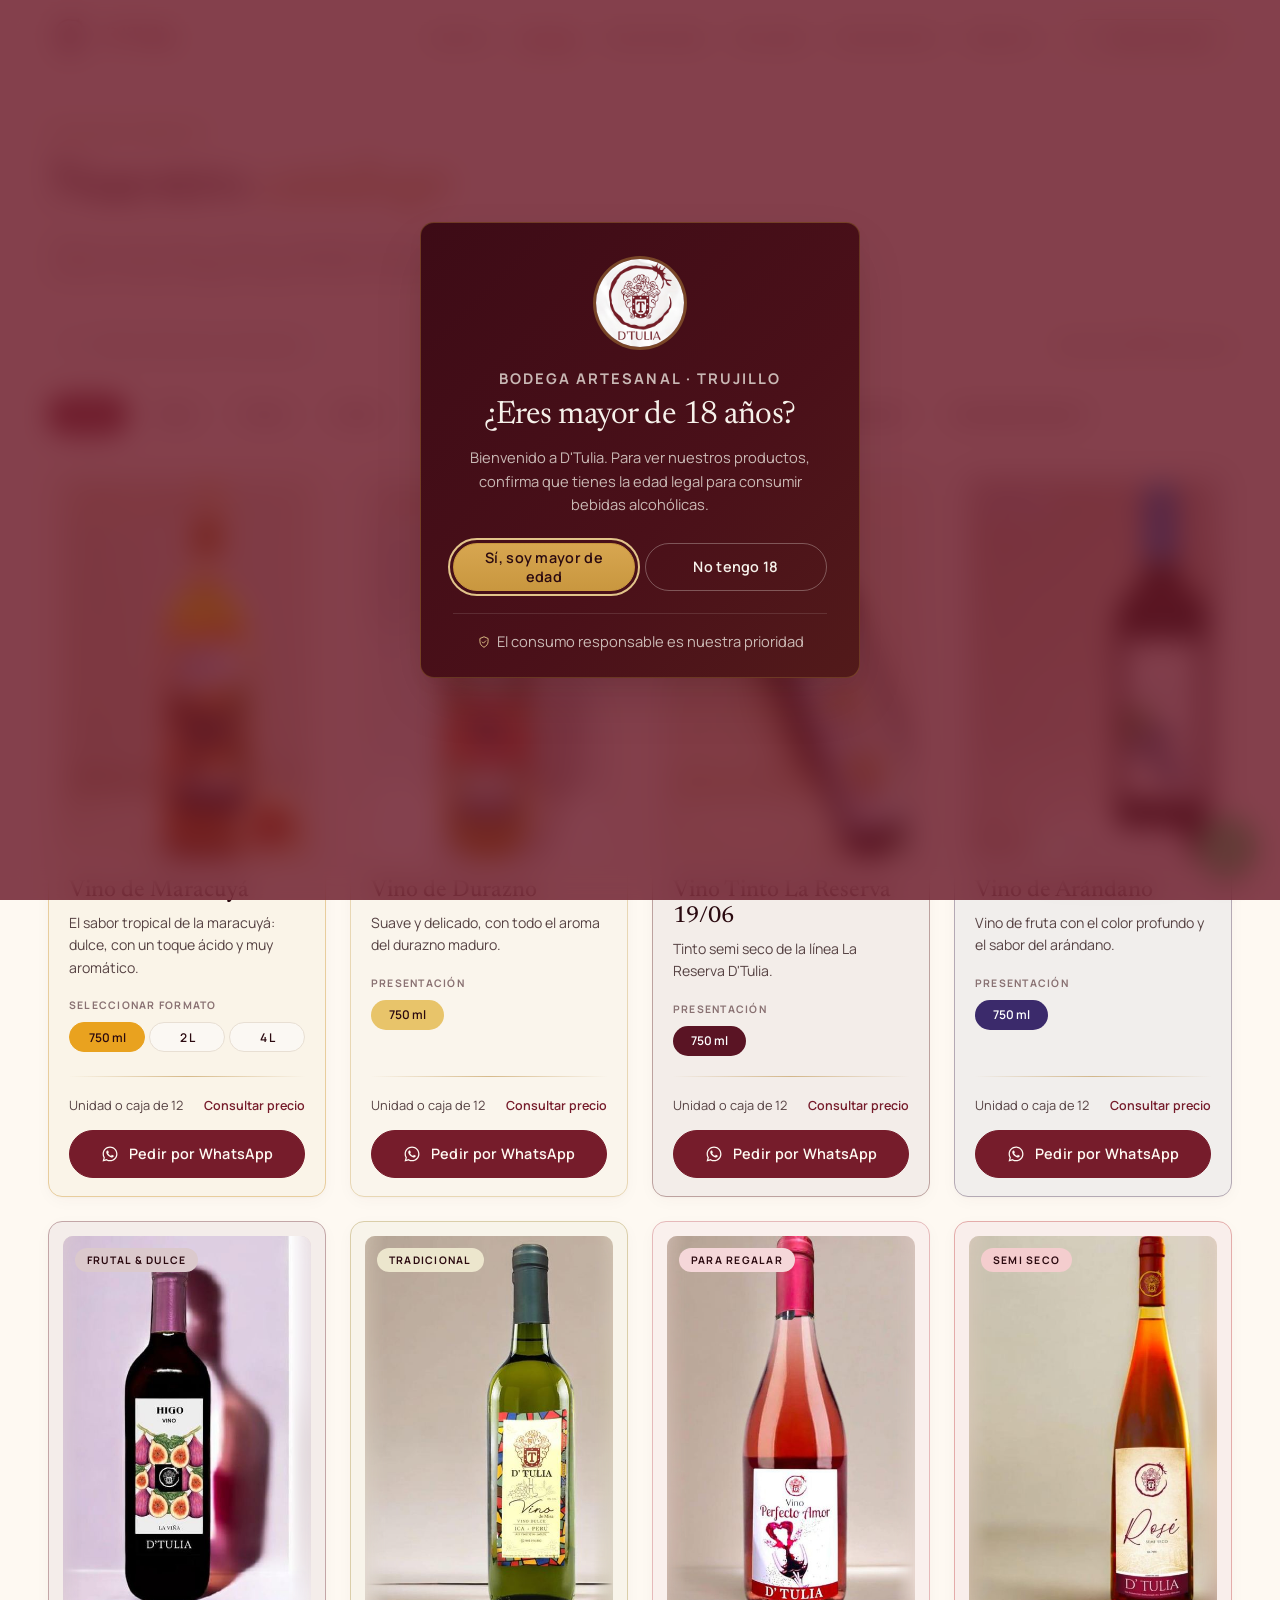
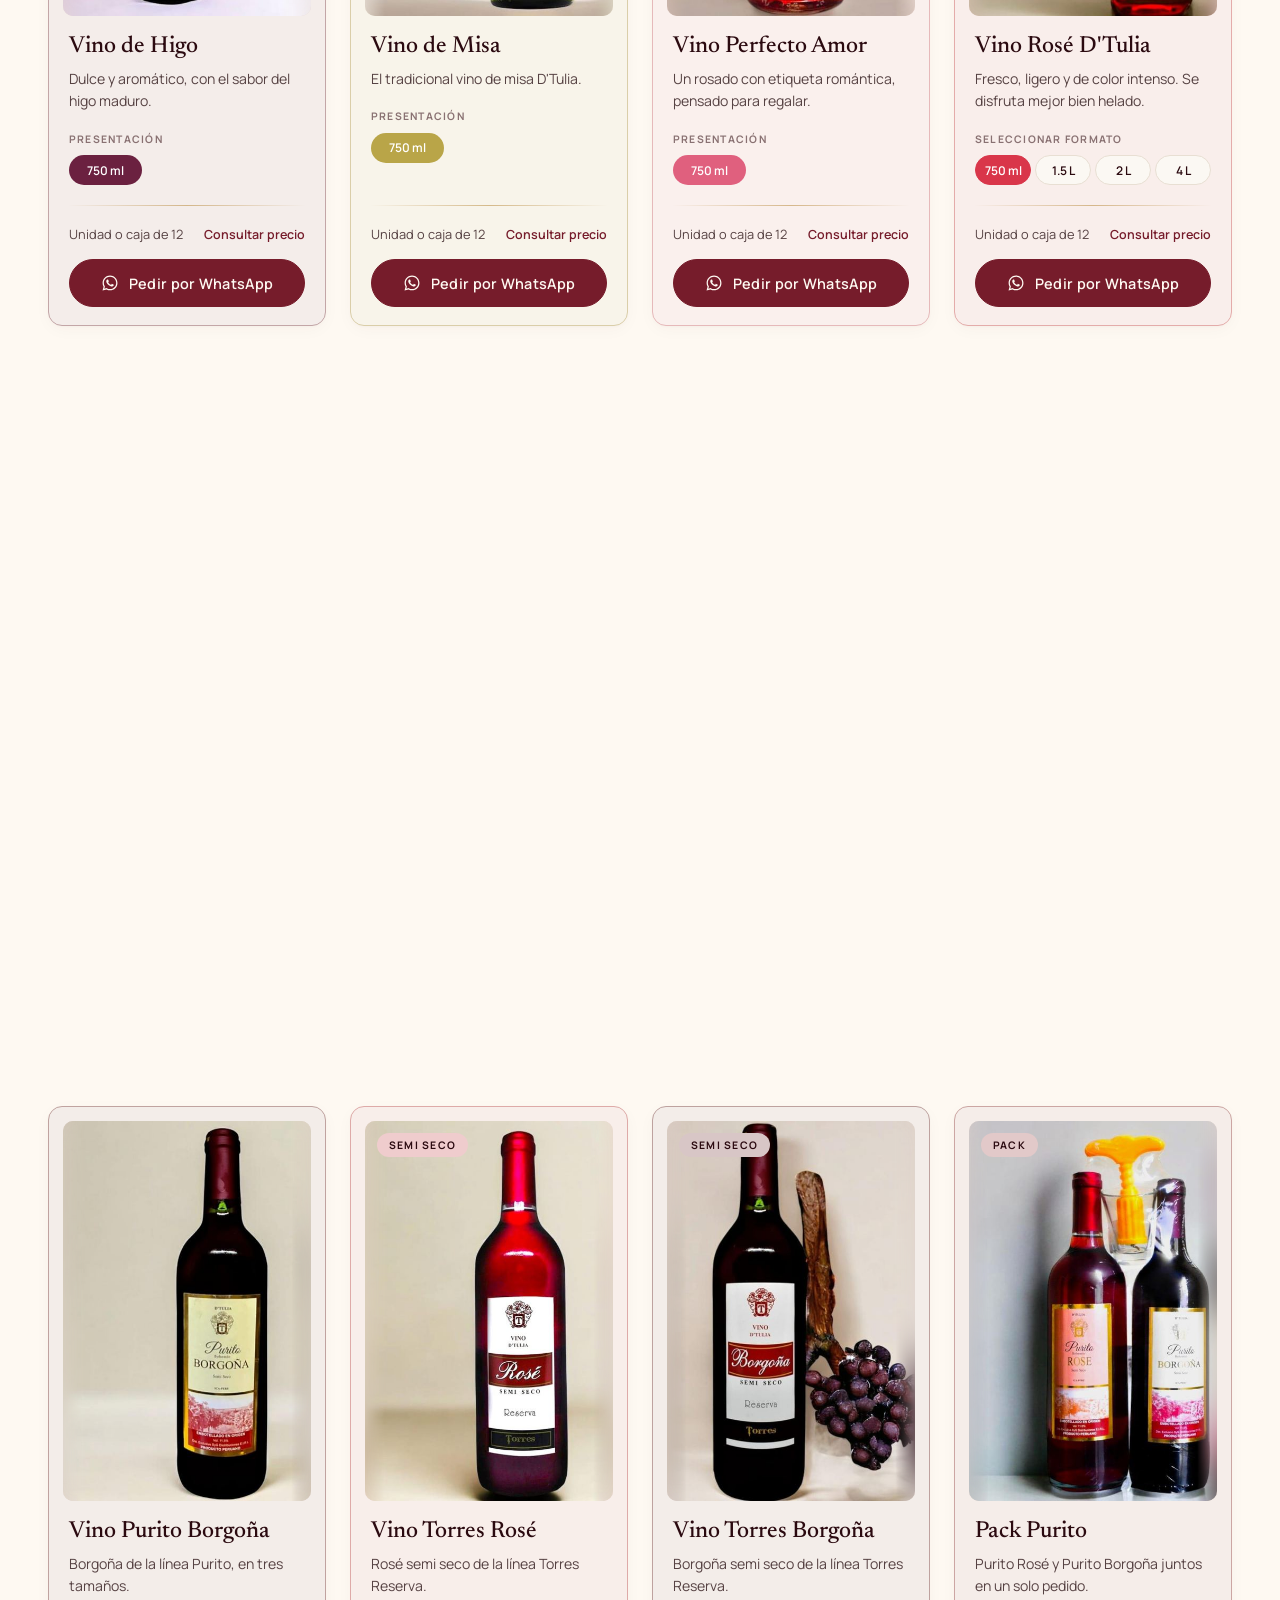
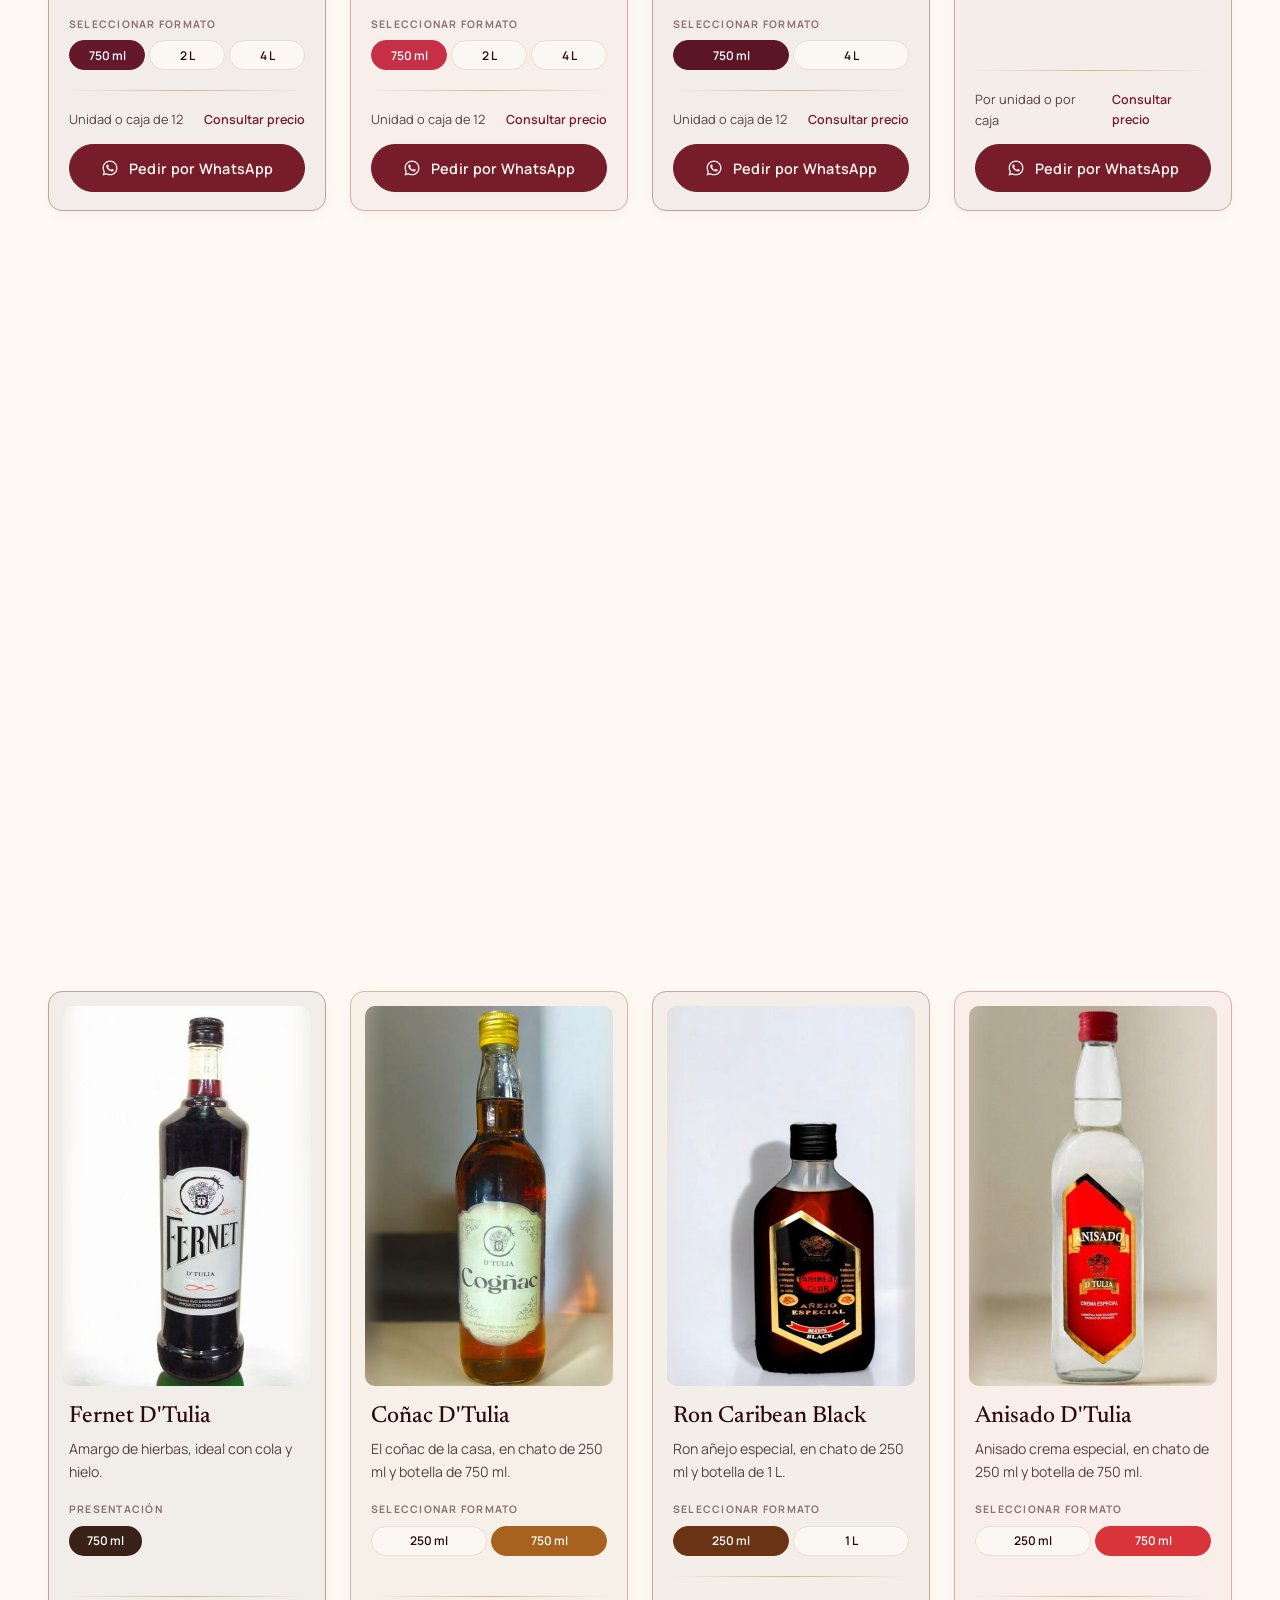
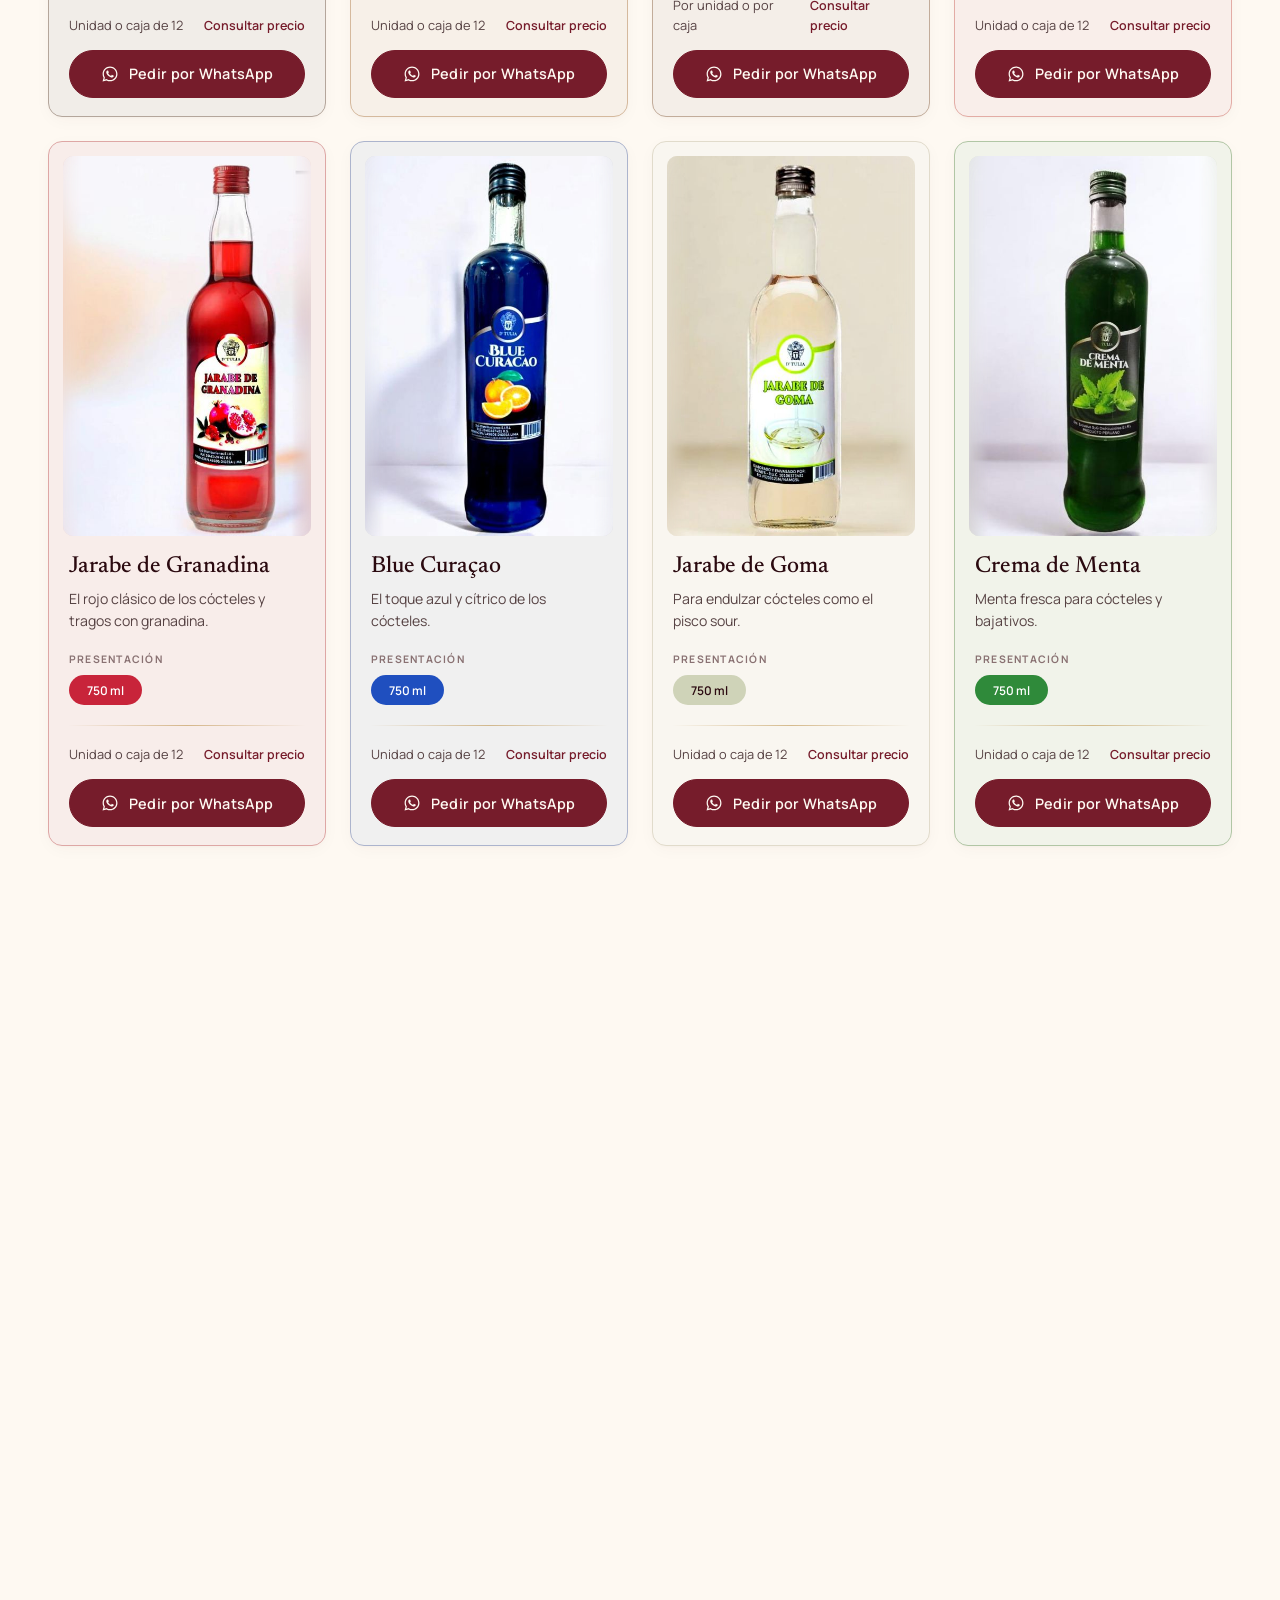
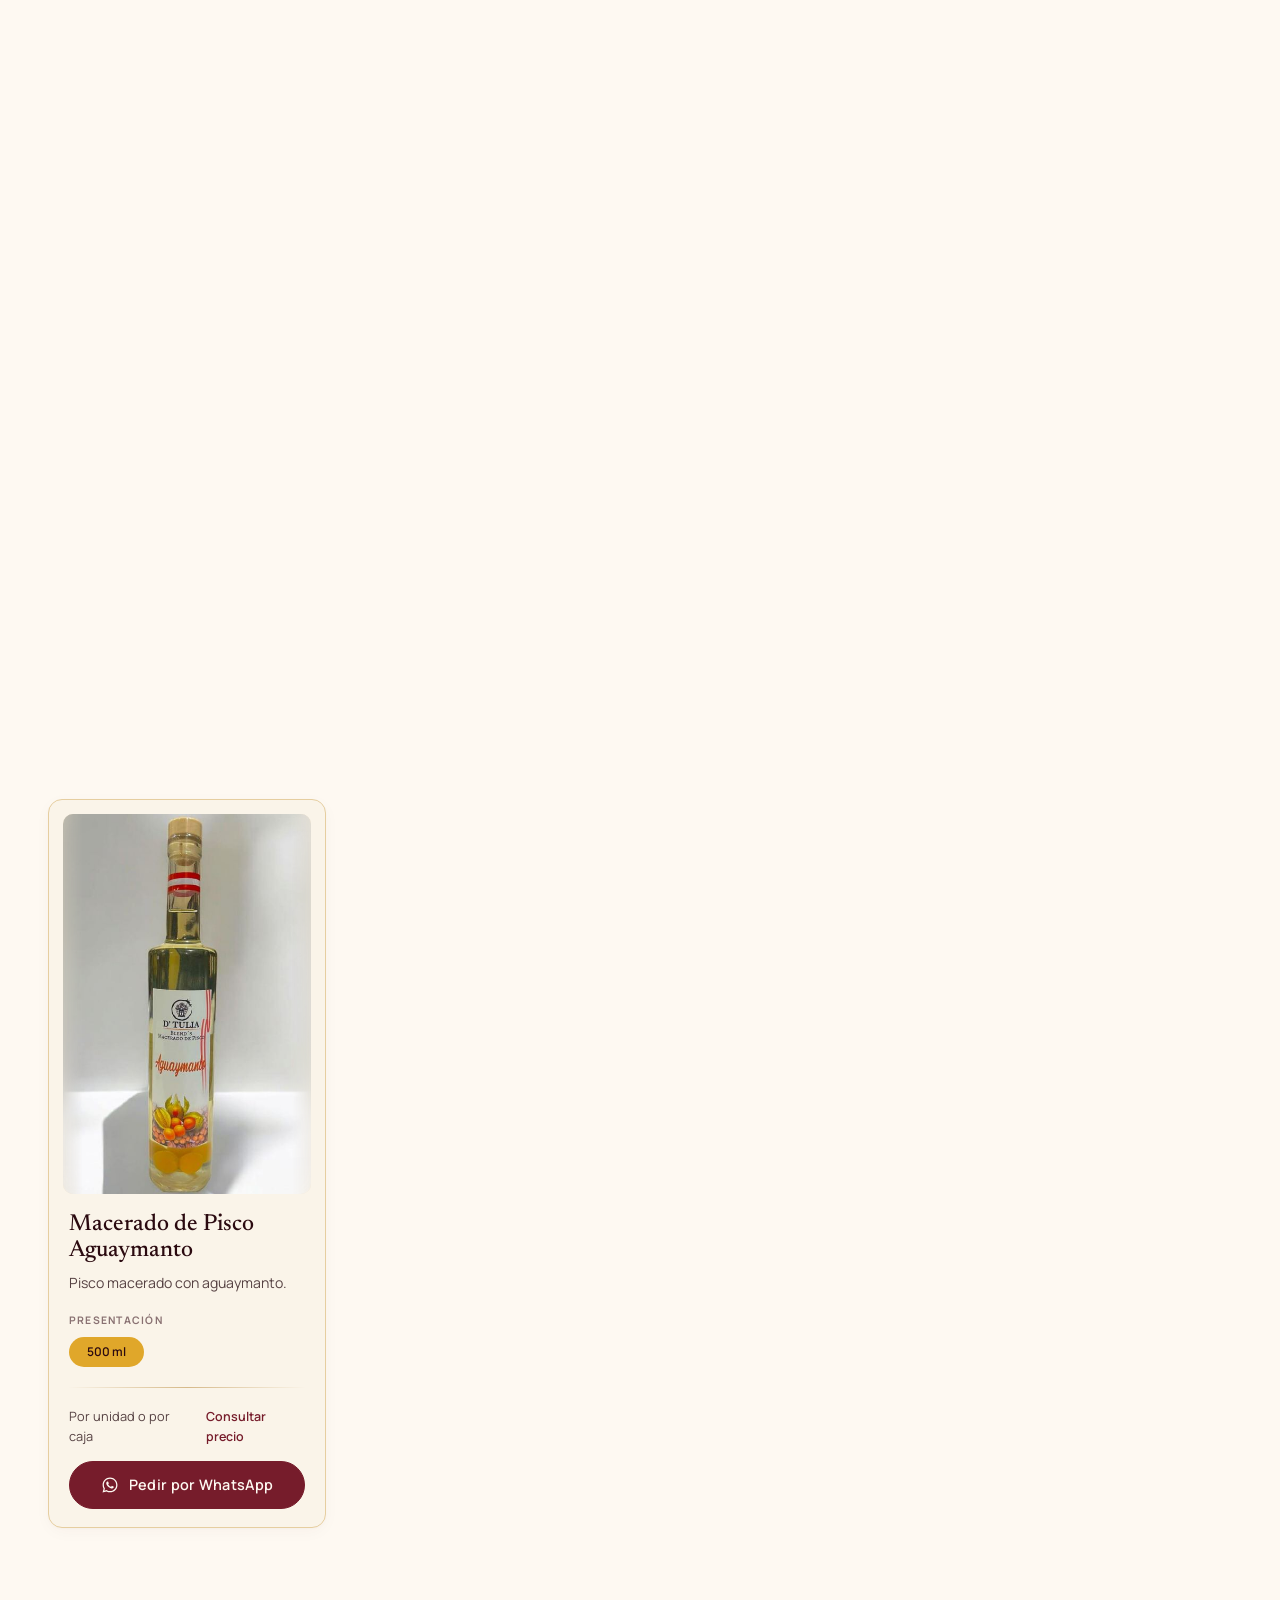
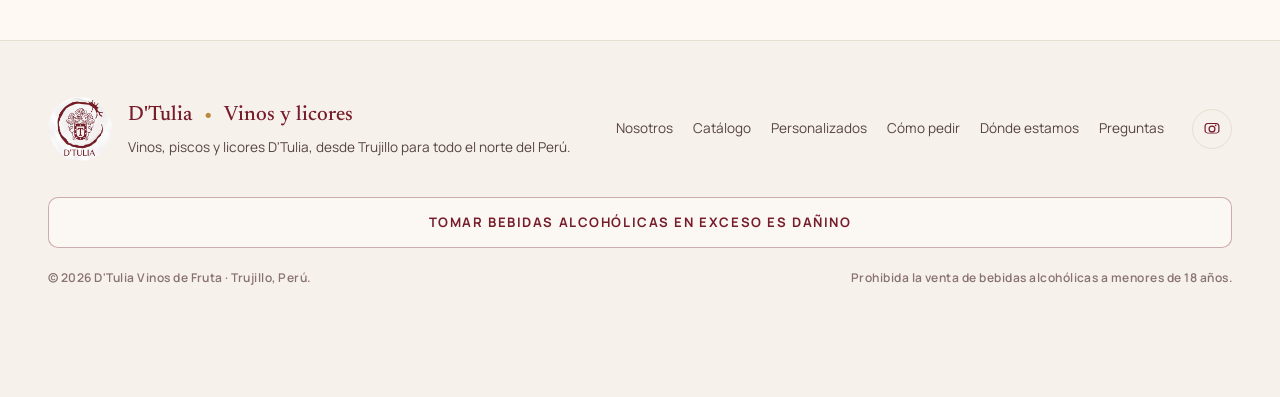
==== catalogo.html @ 8f7dc889 "Catálogo completo, rediseño de la portada y animaciones - Catálogo con 37 productos del PDF en 9 cat" ====
<!doctype html>
<html lang="es">
<head>
  <meta charset="utf-8">
  <meta name="viewport" content="width=device-width, initial-scale=1">
  <title>Catálogo · D'Tulia · Vinos, piscos y licores</title>
  <meta name="description" content="Catálogo completo de D'Tulia: vinos, piscos, cremas y macerados de pisco, licores y jarabes. Busca, elige el formato y pide por WhatsApp.">
  <meta name="theme-color" content="#fef9f2">

  <!-- Vista previa al compartir el enlace (WhatsApp, Facebook). Al publicar, usar la URL completa de la imagen -->
  <meta property="og:type" content="website">
  <meta property="og:title" content="D'Tulia · Vinos, piscos y licores">
  <meta property="og:description" content="Vinos, piscos y licores D'Tulia desde Trujillo. Pide por WhatsApp.">
  <meta property="og:image" content="img/logo.jpg">
  <meta property="og:locale" content="es_PE">

  <link rel="icon" href="img/favicon.svg" type="image/svg+xml">
  <link rel="preconnect" href="https://fonts.googleapis.com">
  <link rel="preconnect" href="https://fonts.gstatic.com" crossorigin>
  <link href="https://fonts.googleapis.com/css2?family=Newsreader:ital,opsz,wght@0,6..72,400;0,6..72,500;1,6..72,400;1,6..72,500&family=Manrope:wght@400;500;600;700&display=swap" rel="stylesheet">
  <link rel="stylesheet" href="css/estilos.css">

  <script src="js/datos.js" defer></script>
  <script src="js/botellas.js" defer></script>
  <script src="js/main.js" defer></script>
</head>
<body>
  <div class="progreso-lectura" aria-hidden="true"></div>

  <!-- Aviso de mayoría de edad (Ley 28681) -->
  <div class="aviso-edad" id="aviso-edad" role="dialog" aria-modal="true" aria-labelledby="aviso-titulo" hidden>
    <div class="aviso-edad__caja">
      <img class="logo logo--aviso" src="img/logo.jpg" alt="D'Tulia" width="96" height="96">
      <p class="etiqueta etiqueta--oro">Bodega artesanal · Trujillo</p>
      <h2 id="aviso-titulo">¿Eres mayor de 18 años?</h2>
      <p>Bienvenido a D'Tulia. Para ver nuestros productos, confirma que tienes la edad legal para consumir bebidas alcohólicas.</p>
      <div class="aviso-edad__botones">
        <button class="boton boton--oro" id="edad-si">Sí, soy mayor de edad</button>
        <button class="boton boton--fantasma-claro" id="edad-no">No tengo 18</button>
      </div>
      <p class="aviso-edad__rechazo" id="edad-rechazo" hidden>Vuelve cuando cumplas 18. ¡Te esperamos!</p>
      <p class="aviso-edad__nota">
        <svg class="icono" aria-hidden="true"><use href="#i-escudo"/></svg>
        El consumo responsable es nuestra prioridad
      </p>
    </div>
  </div>

  <header class="cabecera" id="cabecera">
    <div class="contenedor cabecera__fila">
      <a href="index.html" class="marca" aria-label="D'Tulia, volver al inicio">
        <img class="logo" src="img/logo.jpg" alt="" width="44" height="44">
        D'Tulia
      </a>
      <nav class="menu" id="menu" aria-label="Principal">
        <a href="index.html#nosotros">Nosotros</a>
        <a href="catalogo.html" aria-current="page">Catálogo</a>
        <a href="index.html#personalizadas">Personalizados</a>
        <a href="index.html#como-pedir">Cómo pedir</a>
        <a href="index.html#donde">Dónde estamos</a>
        <a href="index.html#preguntas">Preguntas</a>
      </nav>
      <a class="boton boton--fantasma boton--pequeno cabecera__volver" href="index.html">
        <svg class="icono" aria-hidden="true"><use href="#i-izquierda"/></svg>
        <span><span class="cabecera__volver-largo">Volver al </span>inicio</span>
      </a>
      <button class="menu-boton" id="menu-boton" aria-label="Abrir menú" aria-expanded="false" aria-controls="menu">
        <span></span><span></span>
      </button>
    </div>
  </header>

  <main class="pagina-catalogo">
    <div class="contenedor">
      <div class="revelar">
        <p class="etiqueta">Catálogo completo</p>
        <h1>Nuestro <em>catálogo</em></h1>
        <p class="pagina-catalogo__intro">Todos los vinos, piscos, cremas y macerados de pisco, licores y jarabes D'Tulia. Busca por nombre o filtra por categoría, elige el formato y el botón arma tu mensaje de WhatsApp.</p>
      </div>

      <div class="herramientas revelar">
        <label class="buscador">
          <span class="visualmente-oculto">Buscar productos</span>
          <svg class="icono" aria-hidden="true"><use href="#i-buscar"/></svg>
          <input type="search" id="buscador" placeholder="Busca maracuyá, rosé, pisco…" autocomplete="off">
        </label>
        <p class="contador" id="contador" aria-live="polite"></p>
      </div>
      <div class="filtros revelar" id="filtros" role="tablist" aria-label="Filtrar por categoría"></div>

      <div class="catalogo" id="catalogo"></div>
      <div class="sin-resultados" id="sin-resultados" hidden>
        <h2>No encontramos ese producto</h2>
        <p>Prueba con otra palabra o escríbenos: si lo tenemos, te lo confirmamos por WhatsApp.</p>
        <button type="button" class="boton boton--fantasma" id="limpiar-busqueda">Ver todos los productos</button>
      </div>
    </div>
  </main>

  <footer class="pie">
    <div class="contenedor">
      <div class="pie__fila">
        <div class="pie__marca">
          <img class="logo logo--pie" src="img/logo.jpg" alt="" width="64" height="64">
          <div>
            <span class="marca">D'Tulia <span class="pie__punto">•</span> Vinos y licores</span>
            <p class="pie__lema">Vinos, piscos y licores D'Tulia, desde Trujillo para todo el norte del Perú.</p>
          </div>
        </div>
        <div class="pie__derecha">
          <nav class="pie__menu" aria-label="Secciones">
            <a href="index.html#nosotros">Nosotros</a>
            <a href="catalogo.html">Catálogo</a>
            <a href="index.html#personalizadas">Personalizados</a>
            <a href="index.html#como-pedir">Cómo pedir</a>
            <a href="index.html#donde">Dónde estamos</a>
            <a href="index.html#preguntas">Preguntas</a>
          </nav>
          <nav class="pie__redes" id="redes" aria-label="Redes sociales"></nav>
        </div>
      </div>
      <p class="pie__legal">Tomar bebidas alcohólicas en exceso es dañino</p>
      <div class="pie__base">
        <p>© <span id="anio"></span> D'Tulia Vinos de Fruta · Trujillo, Perú.</p>
        <p>Prohibida la venta de bebidas alcohólicas a menores de 18 años.</p>
      </div>
    </div>
  </footer>

  <a class="whatsapp-flotante" href="#" data-whatsapp aria-label="Escríbenos por WhatsApp">
    <span class="whatsapp-flotante__globo"><span class="punto-vivo"></span>¡Pide tu vino aquí!</span>
    <span class="whatsapp-flotante__boton"><svg aria-hidden="true"><use href="#i-whatsapp"/></svg></span>
  </a>

  <!-- Iconos -->
  <svg width="0" height="0" style="position:absolute" aria-hidden="true">
    <symbol id="i-whatsapp" viewBox="0 0 24 24"><path fill="currentColor" d="M12.04 2C6.58 2 2.13 6.45 2.13 11.91c0 1.75.46 3.45 1.32 4.95L2.05 22l5.25-1.38a9.9 9.9 0 0 0 4.74 1.21c5.46 0 9.91-4.45 9.91-9.91S17.5 2 12.04 2Zm0 18.15c-1.48 0-2.93-.4-4.2-1.15l-.3-.18-3.12.82.83-3.04-.2-.31a8.2 8.2 0 0 1-1.26-4.38c0-4.54 3.7-8.23 8.24-8.23 4.54 0 8.23 3.69 8.23 8.23 0 4.54-3.69 8.24-8.22 8.24Zm4.52-6.16c-.25-.12-1.47-.72-1.69-.81-.23-.08-.39-.12-.56.13-.17.24-.64.8-.78.97-.14.17-.29.19-.54.06-.25-.12-1.05-.39-1.99-1.23-.74-.66-1.23-1.47-1.38-1.72-.14-.25-.02-.38.11-.51.11-.11.25-.29.37-.43.13-.15.17-.25.25-.42.08-.17.04-.31-.02-.43-.06-.12-.56-1.34-.76-1.84-.2-.48-.41-.42-.56-.43h-.48a.92.92 0 0 0-.67.31c-.23.25-.87.85-.87 2.07 0 1.22.89 2.4 1.01 2.57.12.17 1.75 2.67 4.24 3.74.59.26 1.05.41 1.41.52.59.19 1.13.16 1.56.1.48-.07 1.47-.6 1.67-1.18.21-.58.21-1.07.14-1.18-.06-.1-.22-.16-.47-.28Z"/></symbol>
    <symbol id="i-facebook" viewBox="0 0 24 24"><path fill="currentColor" d="M13.5 21v-7.5h2.53l.38-2.94H13.5V8.68c0-.85.24-1.43 1.46-1.43h1.56V4.62a21 21 0 0 0-2.27-.12c-2.25 0-3.79 1.37-3.79 3.9v2.16H7.92v2.94h2.54V21h3.04Z"/></symbol>
    <symbol id="i-instagram" viewBox="0 0 24 24"><path fill="currentColor" d="M12 7.3a4.7 4.7 0 1 0 0 9.4 4.7 4.7 0 0 0 0-9.4Zm0 7.75a3.05 3.05 0 1 1 0-6.1 3.05 3.05 0 0 1 0 6.1Zm4.9-8.97a1.1 1.1 0 1 0 0 2.2 1.1 1.1 0 0 0 0-2.2ZM21.95 8.1c-.05-1.1-.3-2.08-1.1-2.9-.8-.8-1.78-1.05-2.9-1.1C16.8 4.03 7.2 4.03 6.05 4.1c-1.1.05-2.08.3-2.9 1.1-.8.8-1.05 1.79-1.1 2.9-.07 1.15-.07 4.65 0 5.8.05 1.1.3 2.08 1.1 2.9.82.8 1.8 1.05 2.9 1.1 1.15.07 10.75.07 11.9 0 1.1-.05 2.08-.3 2.9-1.1.8-.82 1.05-1.8 1.1-2.9.07-1.15.07-4.64 0-5.8ZM20.1 15.4a2.4 2.4 0 0 1-1.35 1.35c-.94.37-3.16.29-4.2.29H9.45c-1.04 0-3.27.08-4.2-.29A2.4 2.4 0 0 1 3.9 15.4c-.37-.94-.29-3.16-.29-4.2s-.08-3.26.29-4.2A2.4 2.4 0 0 1 5.25 5.65c.94-.37 3.16-.29 4.2-.29h5.1c1.04 0 3.27-.08 4.2.29a2.4 2.4 0 0 1 1.35 1.35c.37.94.29 3.16.29 4.2s.08 3.26-.29 4.2Z"/></symbol>
    <symbol id="i-tiktok" viewBox="0 0 24 24"><path fill="currentColor" d="M16.6 5.82A4.28 4.28 0 0 1 15.54 3h-3.09v12.4a2.59 2.59 0 0 1-2.59 2.5 2.6 2.6 0 0 1-2.6-2.6c0-1.72 1.66-3.01 3.37-2.48V9.66c-3.45-.46-6.47 2.22-6.47 5.64 0 3.33 2.76 5.7 5.69 5.7 3.14 0 5.69-2.55 5.69-5.7V9.01a7.35 7.35 0 0 0 4.3 1.38V7.3s-1.88.09-3.24-1.48Z"/></symbol>
    <symbol id="i-abajo" viewBox="0 0 24 24"><path fill="none" stroke="currentColor" stroke-width="1.8" stroke-linecap="round" stroke-linejoin="round" d="M12 5v14m-6-6 6 6 6-6"/></symbol>
    <symbol id="i-derecha" viewBox="0 0 24 24"><path fill="none" stroke="currentColor" stroke-width="1.8" stroke-linecap="round" stroke-linejoin="round" d="M5 12h14m-6-6 6 6-6 6"/></symbol>
    <symbol id="i-izquierda" viewBox="0 0 24 24"><path fill="none" stroke="currentColor" stroke-width="1.8" stroke-linecap="round" stroke-linejoin="round" d="M19 12H5m6-6-6 6 6 6"/></symbol>
    <symbol id="i-buscar" viewBox="0 0 24 24"><circle cx="11" cy="11" r="6.5" fill="none" stroke="currentColor" stroke-width="1.8"/><path fill="none" stroke="currentColor" stroke-width="1.8" stroke-linecap="round" d="m16 16 4.5 4.5"/></symbol>
    <symbol id="i-escudo" viewBox="0 0 24 24"><path fill="none" stroke="currentColor" stroke-width="1.6" stroke-linejoin="round" d="M12 3 5 6v5c0 4.4 3 8.3 7 10 4-1.7 7-5.6 7-10V6l-7-3Z"/><path fill="none" stroke="currentColor" stroke-width="1.6" stroke-linecap="round" stroke-linejoin="round" d="m9 12 2 2 4-4"/></symbol>
    <symbol id="i-reloj" viewBox="0 0 24 24"><circle cx="12" cy="12" r="8.5" fill="none" stroke="currentColor" stroke-width="1.6"/><path fill="none" stroke="currentColor" stroke-width="1.6" stroke-linecap="round" d="M12 7.5V12l3 2"/></symbol>
    <symbol id="i-camion" viewBox="0 0 24 24"><path fill="none" stroke="currentColor" stroke-width="1.6" stroke-linejoin="round" d="M3 6.5h11v9H3zM14 9.5h4l3 3v3h-7z"/><circle cx="7" cy="17.5" r="1.8" fill="var(--papel, #fff)" stroke="currentColor" stroke-width="1.6"/><circle cx="17.5" cy="17.5" r="1.8" fill="var(--papel, #fff)" stroke="currentColor" stroke-width="1.6"/></symbol>
    <symbol id="i-telefono" viewBox="0 0 24 24"><rect x="7" y="2.5" width="10" height="19" rx="2.2" fill="none" stroke="currentColor" stroke-width="1.6"/><path stroke="currentColor" stroke-width="1.6" stroke-linecap="round" d="M11 18.5h2"/></symbol>
    <symbol id="i-tienda" viewBox="0 0 24 24"><path fill="none" stroke="currentColor" stroke-width="1.6" stroke-linejoin="round" d="M4 9.5 5.5 4h13L20 9.5M4 9.5h16M4 9.5c0 1.5 1.2 2.5 2.7 2.5S9.3 11 9.3 9.5c0 1.5 1.2 2.5 2.7 2.5s2.7-1 2.7-2.5c0 1.5 1.2 2.5 2.6 2.5 1.5 0 2.7-1 2.7-2.5M5.5 12v8h13v-8M10 20v-4.5h4V20"/></symbol>
  </svg>
</body>
</html>
---- css/estilos.css ----
/*
 * D'Tulia · landing page
 * Sistema de diseño del proyecto de Stitch "D'Tulia Fruit Wines Landing Page":
 * vino del logo sobre papel crema, oro artesanal de acento, Newsreader + Manrope.
 * Las fotos de las botellas tienen fondo blanco: se mezclan con "multiply" para que
 * el fondo tome el color de la superficie donde están.
 */

:root {
  /* Vinos */
  --vino: #761c2b;
  --vino-oscuro: #4a1019;
  --vino-profundo: #2b0a10;
  --vino-tenue: #f5e6e7;

  /* Papel */
  --fondo: #fef9f2;
  --crema: #f6f1ea;
  --papel: #fbf8f3;
  --arena: #f2ede6;
  --blanco: #ffffff;
  --borde: #e8dfd3;

  /* Oros */
  --oro: #b8893b;
  --oro-claro: #e2c48a;
  --oro-boton: #c9973f;
  --bronce: #7e5708;
  --bronce-oscuro: #614000;

  /* Texto */
  --texto: #2b0a10;
  --suave: #564243;
  --tenue: #897172;

  --serif: "Newsreader", Georgia, serif;
  --sans: "Manrope", system-ui, sans-serif;

  --radio: 14px;
  --sombra: 0 4px 18px -2px rgba(74, 16, 25, .04), 0 1px 3px 0 rgba(74, 16, 25, .02);
  --sombra-alta: 0 14px 34px -4px rgba(74, 16, 25, .1), 0 4px 8px -1px rgba(74, 16, 25, .04);
  --sombra-flotante: 0 24px 54px -10px rgba(43, 10, 16, .2), 0 8px 16px -2px rgba(43, 10, 16, .06);
  --gutter: 48px;
  --ancho: 1320px;
  --alto-cabecera: 76px;
  --curva: cubic-bezier(.22, .8, .24, 1);
  --salida: cubic-bezier(.16, 1, .3, 1);
}

*, *::before, *::after { box-sizing: border-box; }

html { scroll-behavior: smooth; scroll-padding-top: 80px; }

body {
  margin: 0;
  background: var(--fondo);
  color: var(--texto);
  font-family: var(--sans);
  font-size: 15px;
  line-height: 1.6;
  -webkit-font-smoothing: antialiased;
}

body.sin-scroll { overflow: hidden; }

img, svg { display: block; max-width: 100%; }

a { color: inherit; }

h1, h2, h3 {
  margin: 0;
  font-family: var(--serif);
  font-weight: 400;
  line-height: 1.12;
}

h2 { font-size: clamp(2rem, 3.4vw, 2.6rem); letter-spacing: -.015em; }
h3 { font-size: 1.4rem; font-weight: 500; }
h2 em, h1 em { font-style: italic; color: var(--oro); }
p { margin: 0; }

.contenedor { width: 100%; max-width: var(--ancho); margin: 0 auto; padding: 0 var(--gutter); }
.contenedor--angosto { max-width: 880px; }

.icono { width: 18px; height: 18px; flex: none; }

:focus-visible { outline: 2px solid var(--oro-claro); outline-offset: 3px; }

/* --- Piezas comunes --- */
.etiqueta {
  margin-bottom: 14px;
  font-size: .72rem;
  font-weight: 700;
  letter-spacing: .14em;
  text-transform: uppercase;
  color: var(--bronce);
}
.etiqueta--oro { color: var(--oro-claro); }

/* Solo para lectores de pantalla */
.visualmente-oculto {
  position: absolute;
  width: 1px;
  height: 1px;
  overflow: hidden;
  clip-path: inset(50%);
  white-space: nowrap;
}

.pastilla {
  display: inline-flex;
  align-items: center;
  gap: 8px;
  margin-bottom: 22px;
  padding: 6px 14px;
  border: 1px solid var(--borde);
  border-radius: 999px;
  background: var(--arena);
  font-size: .7rem;
  font-weight: 700;
  letter-spacing: .14em;
  text-transform: uppercase;
  color: var(--vino);
}
.pastilla__punto { width: 6px; height: 6px; border-radius: 50%; background: var(--oro); }

.punto-vivo {
  width: 8px;
  height: 8px;
  border-radius: 50%;
  background: #25d366;
  box-shadow: 0 0 0 3px rgba(37, 211, 102, .2);
}

/* Los puntos laten: un anillo del mismo color crece y se desvanece */
.pastilla__punto, .punto-vivo { position: relative; flex: none; }
.pastilla__punto::after, .punto-vivo::after {
  content: "";
  position: absolute;
  inset: 0;
  border-radius: 50%;
  background: inherit;
  animation: latido 2.2s cubic-bezier(0, 0, .2, 1) infinite;
}
@keyframes latido { 75%, 100% { transform: scale(2.8); opacity: 0; } }

.logo { border-radius: 50%; object-fit: cover; }

.marca {
  display: inline-flex;
  align-items: center;
  gap: 12px;
  font-family: var(--serif);
  font-size: 1.45rem;
  font-weight: 500;
  color: var(--vino);
  text-decoration: none;
}

.cabeza-centro { max-width: 640px; margin: 0 auto 56px; text-align: center; }
.cabeza-centro h2 { margin-bottom: 14px; }
.cabeza-centro > p:last-child { color: var(--suave); }

.cabeza-partida {
  display: grid;
  grid-template-columns: 1.2fr 1fr;
  align-items: end;
  gap: 24px 64px;
  margin-bottom: 56px;
}
.cabeza-partida > p { color: var(--suave); font-size: 1rem; }

/* --- Botones --- */
.boton {
  display: inline-flex;
  align-items: center;
  justify-content: center;
  gap: 10px;
  min-height: 48px;
  padding: 0 28px;
  border: 1px solid var(--vino);
  border-radius: 999px;
  background: var(--vino);
  color: var(--fondo);
  font: 600 .9rem var(--sans);
  letter-spacing: .02em;
  text-decoration: none;
  cursor: pointer;
  transition: background .25s, color .25s, border-color .25s, box-shadow .25s, transform .25s var(--curva);
}
.boton:hover { background: var(--vino-oscuro); border-color: var(--vino-oscuro); box-shadow: 0 0 0 2px var(--oro-claro); }
.boton:active { transform: scale(.98); }

.boton--pequeno { min-height: 38px; padding: 0 22px; font-size: .85rem; }
.boton--ancho { width: 100%; }

/* El relleno dorado entra de izquierda a derecha */
.boton--fantasma {
  --velo: rgba(184, 137, 59, .16);
  background: linear-gradient(var(--velo), var(--velo)) left / 0 100% no-repeat;
  border-color: var(--oro);
  color: var(--texto);
  transition: background-size .45s var(--salida), border-color .3s, color .3s, transform .25s var(--curva);
}
.boton--fantasma:hover {
  background: linear-gradient(var(--velo), var(--velo)) left / 100% 100% no-repeat;
  border-color: var(--bronce);
  color: var(--vino-profundo);
  box-shadow: none;
}

/* Botón con flecha: se eleva y la flecha rebota */
.boton--flecha:hover { transform: translateY(-2px); box-shadow: 0 0 0 2px var(--oro-claro), 0 14px 28px -10px rgba(118, 28, 43, .55); }
.boton--flecha:active { transform: translateY(0) scale(.98); }
.boton--flecha:hover .icono { animation: rebote .9s ease-in-out infinite; }
@keyframes rebote { 50% { transform: translateY(3px); } }

.boton--bronce { background: var(--bronce); border-color: var(--bronce); color: var(--fondo); }
.boton--bronce:hover { background: var(--bronce-oscuro); border-color: var(--bronce-oscuro); }

.boton--oro {
  background: linear-gradient(180deg, #d7a650, var(--oro-boton));
  border-color: var(--oro-boton);
  color: var(--vino-profundo);
}
.boton--oro:hover { background: var(--oro-claro); border-color: var(--oro-claro); box-shadow: none; }

.boton--fantasma-claro { background: transparent; border-color: rgba(246, 241, 234, .3); color: var(--crema); }
.boton--fantasma-claro:hover { background: rgba(246, 241, 234, .08); border-color: var(--crema); box-shadow: none; }

/* --- Aviso de edad --- */
.aviso-edad {
  position: fixed;
  inset: 0;
  z-index: 100;
  display: grid;
  place-items: center;
  padding: 20px;
  background: rgba(106, 24, 40, .82);
  backdrop-filter: blur(14px);
  -webkit-backdrop-filter: blur(14px);
  transition: opacity .4s;
}
.aviso-edad[hidden] { display: none; }
.aviso-edad--saliendo { opacity: 0; }
.aviso-edad__caja {
  width: 100%;
  max-width: 440px;
  padding: 36px 32px 24px;
  border: 1px solid rgba(184, 137, 59, .35);
  border-radius: var(--radio);
  background: linear-gradient(135deg, #3d0b16, #4a1019 60%, #521a1a);
  box-shadow: var(--sombra-flotante);
  color: var(--crema);
  text-align: center;
}
.logo--aviso { width: 88px; height: 88px; margin: 0 auto 20px; box-shadow: 0 0 0 3px rgba(184, 137, 59, .45); }
.aviso-edad h2 { font-size: 2rem; margin-bottom: 12px; }
.aviso-edad__caja > p { color: rgba(246, 241, 234, .75); font-size: .92rem; }
.aviso-edad__caja .etiqueta { margin-bottom: 8px; }
.aviso-edad__botones { display: grid; grid-template-columns: 1fr 1fr; gap: 10px; margin-top: 26px; }
.aviso-edad__botones .boton { padding: 0 16px; }
.aviso-edad__rechazo { margin-top: 16px; font-style: italic; }
.aviso-edad__nota {
  display: flex;
  align-items: center;
  justify-content: center;
  gap: 6px;
  margin-top: 22px;
  padding-top: 16px;
  border-top: 1px solid rgba(246, 241, 234, .12);
  font-size: .75rem;
}
.aviso-edad__nota .icono { width: 14px; height: 14px; color: var(--oro-claro); }

/* --- Cabecera --- */
/* Arriba de todo la cabecera es transparente; al bajar se vuelve de cristal */
.cabecera {
  position: fixed;
  inset: 0 0 auto;
  z-index: 50;
  background: rgba(254, 249, 242, 0);
  transition: background .4s, box-shadow .4s, backdrop-filter .4s;
}
.cabecera--solida {
  background: rgba(254, 249, 242, .85);
  backdrop-filter: blur(12px);
  -webkit-backdrop-filter: blur(12px);
  box-shadow: 0 4px 18px -2px rgba(74, 16, 25, .06), 0 1px 0 var(--borde);
}

/* Línea de progreso de lectura, en el borde superior de la ventana */
.progreso-lectura {
  position: fixed;
  inset: 0 0 auto;
  z-index: 60;
  height: 3px;
  background: linear-gradient(90deg, var(--vino), var(--oro));
  transform: scaleX(var(--avance, 0));
  transform-origin: left;
  will-change: transform;
  pointer-events: none;
}

/* Botón "Volver al inicio" de las páginas internas */
.cabecera__volver { display: inline-flex; align-items: center; gap: 6px; white-space: nowrap; }
.cabecera__volver .icono { width: 16px; height: 16px; transition: transform .3s var(--salida); }
.cabecera__volver:hover .icono { transform: translate3d(-3px, 0, 0); }
.menu a[aria-current="page"] { color: var(--vino); }
.menu a[aria-current="page"]::after { transform: scaleX(1); }
.cabecera__fila { display: flex; align-items: center; gap: 32px; height: var(--alto-cabecera); }
.cabecera .marca { margin-right: auto; }
.cabecera .logo { width: 44px; height: 44px; }

.menu { display: flex; gap: 28px; }
.menu a {
  position: relative;
  font-size: .88rem;
  font-weight: 500;
  color: var(--suave);
  text-decoration: none;
  transition: color .2s;
}
.menu a::after {
  content: "";
  position: absolute;
  left: 0; right: 0; bottom: -6px;
  height: 1px;
  background: var(--oro);
  transform: scaleX(0);
  transform-origin: left;
  transition: transform .3s var(--curva);
}
.menu a:hover { color: var(--vino); }
.menu a:hover::after { transform: scaleX(1); }

.menu-boton {
  display: none;
  width: 44px;
  height: 44px;
  padding: 0;
  border: 0;
  background: none;
  color: var(--vino);
  cursor: pointer;
}
.menu-boton span {
  display: block;
  width: 22px;
  height: 1.5px;
  margin: 6px auto;
  background: currentColor;
  transition: transform .3s var(--curva);
}
.cabecera--abierta .menu-boton span:first-child { transform: translateY(3.75px) rotate(45deg); }
.cabecera--abierta .menu-boton span:last-child { transform: translateY(-3.75px) rotate(-45deg); }

/* --- Portada --- */
/*
 * La portada entra completa en la primera pantalla: arranca a 20px de la cabecera
 * y la vitrina toma el alto que queda, sin pasarse del ancho de su columna.
 */
.portada {
  --aire: 20px;
  --pie: 32px;
  padding: calc(var(--alto-cabecera) + var(--aire)) 0 var(--pie);
  background: radial-gradient(ellipse at 80% 30%, rgba(184, 137, 59, .1), transparent 55%), var(--fondo);
}
.portada__rejilla {
  container-type: inline-size;
  display: grid;
  grid-template-columns: 1.15fr 1fr;
  gap: 64px;
}

/* Texto arriba, cifras abajo: la línea de las cifras queda alineada con el pie de la vitrina */
.portada__texto { display: flex; flex-direction: column; align-items: flex-start; }
.portada .pastilla { margin-bottom: 18px; }
.portada h1 {
  font-size: clamp(2.4rem, 4.2vw, 3.3rem);
  line-height: 1.1;
  letter-spacing: -.02em;
}
.portada__bajada { max-width: 520px; margin-top: 16px; font-size: 1.05rem; line-height: 1.65; color: var(--suave); }
.portada__acciones { display: flex; flex-wrap: wrap; gap: 14px; margin: 26px 0 32px; }

.portada__datos {
  align-self: stretch;
  display: grid;
  grid-template-columns: repeat(3, 1fr);
  margin: auto 0 0;
  padding: 20px 0 0;
  list-style: none;
  border-top: 1px solid var(--borde);
}
.portada__datos li {
  padding: 0 20px;
  border-left: 1px solid var(--borde);
  font-size: .8rem;
  color: var(--suave);
  transition: transform .35s var(--salida);
}
.portada__datos li:first-child { padding-left: 0; border-left: 0; }
.portada__datos li:hover { transform: translateY(-3px); }
.portada__datos strong {
  display: block;
  margin-bottom: 4px;
  font-family: var(--serif);
  font-size: 1.4rem;
  font-weight: 500;
  font-variant-numeric: tabular-nums;
  color: var(--vino);
  transition: color .3s;
}
.portada__datos li:hover strong { color: var(--bronce); }

.portada__vitrina {
  position: relative;
  justify-self: end;
  margin: 0;
  height: clamp(420px, calc(100vh - var(--alto-cabecera) - var(--aire) - var(--pie)), 760px);
  height: clamp(420px, calc(100svh - var(--alto-cabecera) - var(--aire) - var(--pie)), 760px);
  /* 100cqw es el ancho de la rejilla: la columna derecha es 1/2.15 de lo que queda sin el espacio */
  max-height: calc((100cqw - 64px) / 2.15 * 1.25);
  aspect-ratio: 4 / 5;
  border-radius: var(--radio);
  background:
    radial-gradient(ellipse at 50% 38%, #fffdf9 0%, #f4e9dc 55%, #e9d9c6 100%);
  box-shadow: var(--sombra-flotante);
}
.portada__fotos { position: absolute; inset: 0; overflow: hidden; border-radius: inherit; }
/* Fondo blanco de la foto → se funde con la vitrina */
.portada__foto {
  position: absolute;
  bottom: 9%;
  width: auto;
  mix-blend-mode: multiply;
  -webkit-mask-image: linear-gradient(to bottom, #000 90%, transparent), linear-gradient(to right, transparent, #000 15%, #000 85%, transparent);
  -webkit-mask-composite: source-in;
  mask-image: linear-gradient(to bottom, #000 90%, transparent), linear-gradient(to right, transparent, #000 15%, #000 85%, transparent);
  mask-composite: intersect;
  transition: translate .9s var(--salida);
}
/* --px y --py (de -1 a 1) los pone main.js según el mouse: la botella del frente se mueve más */
.portada__foto { will-change: transform, translate; }
.portada__foto--centro {
  left: 50%;
  height: 80%;
  translate: calc(-50% + var(--px, 0) * 14px) calc(var(--py, 0) * 8px);
  z-index: 2;
  animation: flotar 6s ease-in-out infinite;
}
.portada__foto--izq { left: 4%; height: 66%; translate: calc(var(--px, 0) * 6px) calc(var(--py, 0) * 4px); animation: flotar 7s ease-in-out -2s infinite; }
.portada__foto--der { right: 4%; height: 66%; translate: calc(var(--px, 0) * 6px) calc(var(--py, 0) * 4px); animation: flotar 8s ease-in-out -4s infinite; }

.portada__leyenda {
  position: absolute;
  left: 0; right: 0; bottom: 0;
  z-index: 3;
  /* A la izquierda deja sitio al sello, que se monta sobre la esquina */
  padding: 48px 24px 22px 100px;
  border-radius: 0 0 var(--radio) var(--radio);
  background: linear-gradient(to top, rgba(43, 10, 16, .82), transparent);
  color: var(--crema);
}
.portada__leyenda .etiqueta { display: block; margin-bottom: 2px; }
.portada__leyenda em { font-family: var(--serif); font-size: 1.35rem; }

.sello {
  position: absolute;
  left: -34px;
  bottom: 36px;
  z-index: 4;
  display: grid;
  place-content: center;
  width: 112px;
  height: 112px;
  border: 1px solid var(--oro);
  border-radius: 50%;
  background: var(--papel);
  box-shadow: var(--sombra-alta), inset 0 0 0 5px var(--papel), inset 0 0 0 6px rgba(184, 137, 59, .5);
  text-align: center;
  line-height: 1.1;
  color: var(--vino);
  transform: rotate(-8deg);
  /* --giro lo pone main.js según el scroll: el sello gira despacio al bajar */
  rotate: calc(var(--giro, 0) * 1deg);
  will-change: transform, rotate;
}
.sello > span { font-size: .55rem; font-weight: 700; letter-spacing: .16em; text-transform: uppercase; color: var(--bronce); }
.sello strong { font-family: var(--serif); font-size: .8rem; font-weight: 500; letter-spacing: .08em; text-transform: uppercase; }
.sello em { font-family: var(--serif); font-size: 1.6rem; }

@keyframes flotar {
  0%, 100% { transform: translateY(0); }
  50% { transform: translateY(-10px); }
}

/*
 * Entrada: el título emerge de su máscara y se enfoca línea por línea, el resto sube
 * en cascada, la vitrina se asienta y el sello entra con un rebote elástico.
 */
.portada__texto > * { animation: subir .6s var(--salida) both; }
.portada__texto > :nth-child(3) { animation-delay: .35s; }
.portada__texto > :nth-child(4) { animation-delay: .45s; }
.portada__texto > :nth-child(5) { animation-delay: .55s; }
.portada h1 { animation: none; }
.portada h1 .linea {
  display: block;
  overflow: hidden;
  /* Holgura para que la máscara no corte la cola de la "p" y la "y" */
  padding-bottom: .12em;
  margin-bottom: -.12em;
}
.portada h1 .linea > span { display: inline-block; animation: emerger 1.1s cubic-bezier(.22, 1, .36, 1) .1s both; will-change: transform, filter; }
.portada h1 .linea + .linea > span { animation-delay: .22s; }
.portada__vitrina { animation: asentar .9s var(--salida) .15s both; }
.sello { animation: sellar 1.3s cubic-bezier(.34, 1.56, .64, 1) .7s both; }

/* Mientras el aviso de edad está abierto, la portada espera para no animarse a escondidas */
.sin-scroll .portada,
.sin-scroll .portada * { animation-play-state: paused; }

@keyframes subir { from { opacity: 0; transform: translate3d(0, 20px, 0); } }
@keyframes emerger { from { transform: translate3d(0, 100%, 0); filter: blur(8px); } }
@keyframes asentar { from { opacity: 0; transform: scale(.96); } }
@keyframes sellar { from { opacity: 0; transform: scale(.6) rotate(-60deg); } }

/* --- Franja --- */
.franja { overflow: hidden; padding: 16px 0; background: var(--vino); color: var(--crema); }
.franja__pista { display: flex; width: max-content; animation: deslizar 45s linear infinite; }
.franja span { padding: 0 26px; font-family: var(--serif); font-style: italic; font-size: 1.3rem; white-space: nowrap; }
.franja span::after { content: "◆"; margin-left: 52px; font-style: normal; font-size: .6rem; vertical-align: middle; color: var(--oro-claro); }

@keyframes deslizar { to { transform: translateX(-50%); } }

/* --- Secciones --- */
.seccion { padding: 112px 0; }
.seccion--papel { background: var(--crema); }
.seccion--vino { background: var(--vino); color: var(--crema); }
.seccion--vino .cabeza-centro > p:last-child { color: rgba(246, 241, 234, .75); }

/* --- Nosotros --- */
.nosotros { display: grid; grid-template-columns: 1.2fr 1fr; gap: 40px 64px; align-items: stretch; }

.pasos-fabrica { display: grid; gap: 16px; margin: 0; padding: 0; list-style: none; }
.pasos-fabrica li {
  display: flex;
  gap: 22px;
  padding: 26px 28px;
  border: 1px solid var(--borde);
  border-radius: var(--radio);
  background: var(--papel);
  box-shadow: var(--sombra);
  transition: box-shadow .3s, transform .3s var(--curva);
}
.pasos-fabrica li:hover { box-shadow: var(--sombra-alta); transform: translateY(-2px); }
.pasos-fabrica__num {
  flex: none;
  width: 44px;
  font-family: var(--serif);
  font-size: 2.2rem;
  line-height: 1;
  color: var(--oro);
}
.pasos-fabrica h3 { margin-bottom: 6px; color: var(--vino); }
.pasos-fabrica p { color: var(--suave); }

.nosotros__vitrina {
  position: relative;
  margin: 0;
  min-height: 420px;
  overflow: hidden;
  border-radius: 180px 180px var(--radio) var(--radio);
  background: radial-gradient(ellipse at 50% 35%, #fffaf2, #f1e3cf 60%, #e6d2b8);
  box-shadow: var(--sombra-alta);
}
.nosotros__vitrina img {
  position: absolute;
  left: 50%;
  bottom: 12%;
  height: 78%;
  width: auto;
  translate: -50% 0;
  mix-blend-mode: multiply;
  -webkit-mask-image: linear-gradient(to bottom, #000 90%, transparent);
  mask-image: linear-gradient(to bottom, #000 90%, transparent);
}
.nosotros__vitrina figcaption {
  position: absolute;
  left: 0; right: 0; bottom: 0;
  padding: 48px 28px 22px;
  background: linear-gradient(to top, rgba(43, 10, 16, .8), transparent);
  color: var(--crema);
}
.nosotros__vitrina .etiqueta { display: block; margin-bottom: 2px; }
.nosotros__vitrina em { font-family: var(--serif); font-size: 1.3rem; }

/* --- Cabecera del catálogo: título a la izquierda, botón a la derecha --- */
.cabeza-catalogo {
  display: flex;
  flex-wrap: wrap;
  align-items: flex-end;
  justify-content: space-between;
  gap: 24px 48px;
  margin-bottom: 36px;
}
.cabeza-catalogo > div { max-width: 620px; }
.cabeza-catalogo h2 { margin-bottom: 12px; }
.cabeza-catalogo > div > p:last-child { color: var(--suave); }

/* Botón que se llena de vino de izquierda a derecha; la flecha avanza */
.boton--llenar {
  position: relative;
  overflow: hidden;
  isolation: isolate;
  background: transparent;
  color: var(--vino);
  min-height: 52px;
  padding: 0 30px;
  font-size: .95rem;
}
.boton--llenar::before {
  content: "";
  position: absolute;
  inset: 0;
  z-index: -1;
  background: var(--vino);
  transform: scaleX(0);
  transform-origin: left;
  transition: transform .5s var(--salida);
}
.boton--llenar:hover { background: transparent; color: var(--fondo); box-shadow: 0 14px 28px -12px rgba(118, 28, 43, .6); }
.boton--llenar:hover::before { transform: scaleX(1); }
.boton--llenar .icono { transition: transform .4s var(--salida); }
.boton--llenar:hover .icono { transform: translate3d(5px, 0, 0); }

/* --- Filtros: la píldora de color se desliza hasta la categoría elegida --- */
.filtros { position: relative; display: flex; flex-wrap: wrap; gap: 8px; margin-bottom: 32px; }
.filtros[hidden] { display: none; }
.filtros button {
  position: relative;
  z-index: 1;
  min-height: 38px;
  padding: 0 20px;
  border: 1px solid var(--borde);
  border-radius: 999px;
  background: var(--papel);
  color: var(--texto);
  font: 600 .85rem var(--sans);
  cursor: pointer;
  transition: color .35s, border-color .35s, background .35s;
}
.filtros button:hover { border-color: var(--oro); }
.filtros button[aria-selected="true"] { background: transparent; border-color: transparent; color: var(--blanco); }
.filtros__indicador {
  position: absolute;
  top: 0;
  left: 0;
  border-radius: 999px;
  background: var(--vino);
  box-shadow: 0 8px 18px -8px rgba(118, 28, 43, .6);
  transition: transform .5s var(--salida), width .5s var(--salida), height .5s var(--salida);
  will-change: transform, width;
  pointer-events: none;
}
/* Sin JS de indicador (antes de medir), el botón activo se pinta solo */
.filtros:not(.filtros--medidos) button[aria-selected="true"] { background: var(--vino); }

.catalogo { display: grid; grid-template-columns: repeat(4, 1fr); gap: 24px; }

/* --- Carrusel de una fila: se desliza con el dedo de forma nativa (scroll + snap) --- */
.carrusel { position: relative; }
.catalogo--carrusel {
  --visibles: 4;
  display: flex;
  gap: 24px;
  /* Aire arriba y abajo para que la elevación y la sombra del hover no se corten */
  margin: -14px 0;
  padding: 14px 0;
  overflow-x: auto;
  overscroll-behavior-x: contain;
  scroll-snap-type: x mandatory;
  scrollbar-width: none;
}
.catalogo--carrusel::-webkit-scrollbar { display: none; }
.catalogo--carrusel > .tarjeta { flex: 0 0 calc((100% - (var(--visibles) - 1) * 24px) / var(--visibles)); scroll-snap-align: start; }
.catalogo--arrastrando { scroll-snap-type: none; cursor: grabbing; user-select: none; }
.catalogo--arrastrando .tarjeta { pointer-events: none; }

.carrusel__controles { display: flex; align-items: center; gap: 20px; margin-top: 32px; }
.carrusel__barra { position: relative; flex: 1; height: 2px; overflow: hidden; border-radius: 2px; background: var(--borde); }
.carrusel__avance {
  position: absolute;
  inset: 0 auto 0 0;
  width: var(--ancho-avance, 25%);
  border-radius: inherit;
  background: linear-gradient(90deg, var(--vino), var(--oro));
  transform: translate3d(var(--paso-avance, 0%), 0, 0);
  transition: transform .45s var(--salida), width .45s var(--salida);
  will-change: transform;
}
.carrusel__flechas { display: flex; gap: 10px; }
.carrusel__flecha {
  display: grid;
  place-items: center;
  width: 48px;
  height: 48px;
  padding: 0;
  border: 1px solid var(--oro);
  border-radius: 50%;
  background: var(--papel);
  color: var(--vino);
  cursor: pointer;
  transition: background .3s, color .3s, border-color .3s, transform .2s var(--salida), opacity .3s;
}
.carrusel__flecha:hover { background: var(--vino); border-color: var(--vino); color: var(--fondo); }
.carrusel__flecha:active { transform: scale(.9); }
.carrusel__flecha:disabled { opacity: .35; cursor: default; background: var(--papel); border-color: var(--borde); color: var(--tenue); }
.carrusel__flecha .icono { width: 20px; height: 20px; }

/* Al cambiar de categoría las tarjetas salen y vuelven a entrar */
.catalogo--saliendo > .tarjeta { opacity: 0; transform: translate3d(0, 12px, 0) scale(.96); transition: opacity .25s, transform .25s var(--curva); }
.tarjeta--entrando { animation: entrar-tarjeta .55s var(--salida) both; animation-delay: calc(var(--orden, 0) * 70ms); }
@keyframes entrar-tarjeta { from { opacity: 0; transform: translate3d(0, 16px, 0) scale(.96); } }

/* --- Página de catálogo completo --- */
.pagina-catalogo { padding: calc(var(--alto-cabecera) + 48px) 0 112px; }
.pagina-catalogo h1 { font-size: clamp(2.4rem, 4.6vw, 3.6rem); margin-bottom: 14px; }
.pagina-catalogo__intro { max-width: 620px; margin-bottom: 36px; color: var(--suave); }
.herramientas {
  display: flex;
  flex-wrap: wrap;
  align-items: center;
  justify-content: space-between;
  gap: 16px 24px;
  margin-bottom: 24px;
}
.buscador { position: relative; flex: 1 1 340px; max-width: 460px; }
.buscador .icono { position: absolute; left: 18px; top: 50%; translate: 0 -50%; color: var(--tenue); pointer-events: none; }
.buscador input {
  width: 100%;
  min-height: 52px;
  padding: 0 20px 0 48px;
  border: 1px solid var(--borde);
  border-radius: 999px;
  background: var(--papel);
  color: var(--texto);
  font: 500 .95rem var(--sans);
  transition: border-color .3s, box-shadow .3s;
}
.buscador input::placeholder { color: var(--tenue); }
.buscador input:focus { outline: none; border-color: var(--oro); box-shadow: 0 0 0 4px rgba(184, 137, 59, .15); }
.contador { font-size: .9rem; color: var(--suave); }
.contador strong { font-family: var(--serif); font-size: 1.25rem; font-weight: 500; color: var(--vino); }
.sin-resultados { padding: 64px 20px; text-align: center; color: var(--suave); }
.sin-resultados[hidden] { display: none; }
.sin-resultados h2 { margin-bottom: 10px; font-size: 1.8rem; color: var(--vino-profundo); }
.sin-resultados .boton { margin-top: 20px; }

.tarjeta {
  --acento: var(--vino);
  display: flex;
  flex-direction: column;
  padding: 14px;
  border: 1px solid color-mix(in srgb, var(--acento) 30%, var(--borde));
  border-radius: var(--radio);
  background: color-mix(in srgb, var(--acento) 5%, var(--papel));
  box-shadow: var(--sombra);
  transition: transform .6s var(--salida), box-shadow .6s var(--salida), border-color .6s;
}
.tarjeta[hidden] { display: none; }
/* Hover: se eleva, el borde se ilumina en dorado y la botella se acerca despacio */
.tarjeta:hover {
  transform: translate3d(0, -8px, 0);
  border-color: color-mix(in srgb, var(--oro) 70%, var(--acento));
  box-shadow: 0 0 0 1px rgba(184, 137, 59, .35), 0 22px 44px -16px rgba(74, 16, 25, .3), 0 0 32px -8px rgba(184, 137, 59, .35);
}

.tarjeta__escena {
  position: relative;
  display: grid;
  place-items: end center;
  height: 300px;
  overflow: hidden;
  padding-top: 40px;
  border-radius: 10px;
  background:
    radial-gradient(circle at 50% 62%, #fffdfa 0%, transparent 62%),
    color-mix(in srgb, var(--acento) 14%, #f4ece1);
}
.tarjeta__perfil {
  position: absolute;
  top: 12px;
  left: 12px;
  z-index: 2;
  padding: 4px 12px;
  border-radius: 999px;
  background: color-mix(in srgb, var(--acento) 22%, var(--papel));
  font-size: .65rem;
  font-weight: 700;
  letter-spacing: .12em;
  text-transform: uppercase;
  color: var(--vino-profundo);
}
/* Foto completa de la botella; a los lados, la misma foto desenfocada rellena el espacio */
.tarjeta__escena--foto { place-items: stretch center; height: 380px; padding: 0; }
.tarjeta__escena--foto::before {
  content: "";
  position: absolute;
  inset: -24px;
  background: var(--foto, none) center / cover;
  filter: blur(22px);
  opacity: .85;
}
.tarjeta__foto {
  position: relative;
  height: 100%;
  width: auto;
  aspect-ratio: 2 / 3;
  object-fit: cover;
  -webkit-mask-image: linear-gradient(to right, transparent, #000 8%, #000 92%, transparent);
  mask-image: linear-gradient(to right, transparent, #000 8%, #000 92%, transparent);
  transition: opacity .16s, transform 1.4s var(--salida);
}
.tarjeta__escena--cambiando .tarjeta__foto { opacity: 0; }
.tarjeta:hover .tarjeta__foto { transform: scale(1.07); }
/* Destello diagonal que cruza la foto al pasar el mouse */
.tarjeta__escena::after {
  content: "";
  position: absolute;
  inset: 0;
  z-index: 1;
  background: linear-gradient(115deg, transparent 35%, rgba(255, 250, 240, .5) 50%, transparent 65%);
  transform: translate3d(-110%, 0, 0);
  pointer-events: none;
}
.tarjeta:hover .tarjeta__escena::after { transform: translate3d(110%, 0, 0); transition: transform 1s var(--salida); }

.tarjeta__botella { width: 100px; transition: opacity .16s, transform .3s var(--curva); }
.tarjeta__botella--cambiando { opacity: 0; transform: translateY(8px) scale(.96); }

.tarjeta__cuerpo { display: flex; flex-direction: column; flex: 1; padding: 18px 6px 4px; }
.tarjeta h3 { margin-bottom: 8px; font-size: 1.45rem; color: var(--vino-profundo); }
.tarjeta__descripcion { font-size: .88rem; color: var(--suave); }

.tarjeta__rotulo {
  margin-top: 18px;
  font-size: .65rem;
  font-weight: 700;
  letter-spacing: .12em;
  text-transform: uppercase;
  color: var(--tenue);
}
/* Todas las presentaciones en una fila, repartidas en partes iguales */
.tarjeta__tamanos { display: grid; grid-auto-flow: column; grid-auto-columns: minmax(0, 1fr); gap: 4px; margin-top: 8px; }
.tarjeta__tamanos button {
  min-height: 30px;
  padding: 0 2px;
  white-space: nowrap;
  border: 1px solid var(--borde);
  border-radius: 999px;
  background: var(--papel);
  color: var(--texto);
  font: 600 .75rem var(--sans);
  cursor: pointer;
  transition: border-color .2s, background .2s, color .2s;
}
.tarjeta__tamanos button:hover { border-color: var(--acento); }
.tarjeta__tamanos button[aria-checked="true"] { background: var(--acento); border-color: var(--acento); color: var(--sobre-acento); }
.tarjeta__unica {
  justify-self: start;
  display: grid;
  place-items: center;
  min-height: 30px;
  padding: 0 18px;
  border-radius: 999px;
  background: var(--acento);
  color: var(--sobre-acento);
  font: 600 .75rem var(--sans);
}

.tarjeta__pie {
  display: flex;
  align-items: baseline;
  justify-content: space-between;
  gap: 12px;
  margin: auto 0 14px;
  padding-top: 18px;
  border-top: 1px solid transparent;
  border-image: linear-gradient(to right, transparent, rgba(184, 137, 59, .55), transparent) 1;
}
.tarjeta__tamanos { margin-bottom: 20px; }
.tarjeta__caja { font-size: .8rem; color: var(--suave); }
.tarjeta__precio { font-family: var(--serif); font-size: 1.25rem; color: var(--vino); }
.tarjeta__precio--consultar { font-family: var(--sans); font-size: .78rem; font-weight: 600; }

/* --- Presentaciones --- */
.presentaciones { display: grid; grid-template-columns: repeat(5, 1fr); gap: 20px; margin: 0; padding: 0; list-style: none; }
.presentacion {
  position: relative;
  display: flex;
  flex-direction: column;
  align-items: center;
  padding: 32px 18px 20px;
  border: 1px solid var(--borde);
  border-radius: var(--radio);
  background: var(--papel);
  box-shadow: var(--sombra);
  text-align: center;
  transition: transform .3s var(--curva), box-shadow .3s;
}
/* Al pasar el mouse la tarjeta toma el color vino (botella, borde e insignia) */
.presentacion:hover { transform: translateY(-3px); border-color: rgba(118, 28, 43, .45); box-shadow: 0 0 0 1px rgba(118, 28, 43, .15), var(--sombra-alta); }
.presentacion__botella svg * { transition: fill .3s, stroke .3s; }
.presentacion:hover .silueta__cuerpo { fill: #f3dfe2; stroke: var(--vino); }
.presentacion:hover .silueta__asa,
.presentacion:hover .silueta__etiqueta { stroke: var(--vino); }
.presentacion:hover .silueta__tapa { fill: var(--vino); }
.presentacion:hover .presentacion__uso { background: var(--vino-tenue); color: var(--vino); }
.presentacion__botella { display: flex; align-items: flex-end; height: 130px; margin-bottom: 18px; }
.presentacion__botella svg { height: 100%; width: auto; }
.presentacion__uso {
  padding: 3px 10px;
  border-radius: 999px;
  background: #fbe3c0;
  font-size: .62rem;
  font-weight: 700;
  letter-spacing: .1em;
  text-transform: uppercase;
  color: var(--bronce);
}
.presentacion h3 { margin-top: 10px; font-size: 1.3rem; color: var(--vino-profundo); }
.presentacion__caja { margin-top: 6px; font-size: .78rem; color: var(--suave); }
.presentacion__ocasion {
  width: 100%;
  margin-top: 14px;
  padding-top: 12px;
  border-top: 1px solid var(--borde);
  font-size: .8rem;
  color: var(--bronce);
}

/* --- Etiquetas personalizadas --- */
.personalizadas { display: grid; grid-template-columns: 1fr 1.1fr; align-items: center; gap: 64px; }

.personalizadas__foto {
  position: relative;
  margin: 0;
  overflow: hidden;
  border-radius: 180px 180px var(--radio) var(--radio);
  box-shadow: var(--sombra-flotante);
}
.personalizadas__foto img { width: 100%; height: auto; aspect-ratio: 332 / 362; object-fit: cover; }
.personalizadas__foto figcaption {
  position: absolute;
  left: 0; right: 0; bottom: 0;
  padding: 56px 28px 22px;
  background: linear-gradient(to top, rgba(43, 10, 16, .85), transparent);
  color: var(--crema);
}
.personalizadas__foto .etiqueta { display: block; margin-bottom: 2px; }
.personalizadas__foto em { font-family: var(--serif); font-size: 1.3rem; }

.personalizadas__texto h2 { margin-bottom: 16px; }
.personalizadas__bajada { max-width: 540px; font-size: 1rem; color: var(--suave); }

.ocasiones { display: flex; flex-wrap: wrap; gap: 8px; margin: 24px 0 0; padding: 0; list-style: none; }
.ocasiones li {
  padding: 5px 14px;
  border: 1px solid rgba(184, 137, 59, .5);
  border-radius: 999px;
  background: var(--papel);
  font-size: .78rem;
  font-weight: 600;
  color: var(--vino);
}

.pasos-etiqueta { display: grid; gap: 14px; margin: 28px 0 0; padding: 24px 0 0; list-style: none; border-top: 1px solid var(--borde); }
.pasos-etiqueta li { display: flex; gap: 14px; font-size: .88rem; color: var(--suave); }
.pasos-etiqueta span {
  display: grid;
  place-items: center;
  flex: none;
  width: 30px;
  height: 30px;
  border: 1px solid var(--oro);
  border-radius: 50%;
  font-family: var(--serif);
  font-size: 1rem;
  color: var(--bronce);
}
.pasos-etiqueta strong { display: block; font-weight: 700; color: var(--texto); }

.personalizadas__acciones { display: flex; flex-wrap: wrap; align-items: center; gap: 12px 20px; margin-top: 30px; }
.personalizadas__acciones p { font-size: .8rem; color: var(--tenue); }

/* --- Cómo pedir --- */
.pasos { display: grid; grid-template-columns: repeat(3, 1fr); gap: 20px; margin: 0; padding: 0; list-style: none; }
.pasos li {
  padding: 30px 28px;
  border: 1px solid rgba(246, 241, 234, .1);
  border-radius: var(--radio);
  background: rgba(43, 10, 16, .32);
}
.pasos__num {
  display: block;
  margin-bottom: 18px;
  font-family: var(--serif);
  font-size: 3rem;
  line-height: 1;
  color: var(--oro-claro);
}
.pasos h3 { margin-bottom: 10px; font-size: 1.3rem; }
.pasos p { font-size: .9rem; color: rgba(246, 241, 234, .75); }

.mayoristas {
  display: flex;
  align-items: center;
  gap: 22px;
  margin-top: 28px;
  padding: 28px 32px;
  border: 1px solid rgba(184, 137, 59, .45);
  border-radius: var(--radio);
  background: linear-gradient(110deg, rgba(43, 10, 16, .55), rgba(74, 16, 25, .35));
}
.mayoristas__icono {
  display: grid;
  place-items: center;
  flex: none;
  width: 52px;
  height: 52px;
  border: 1px solid rgba(226, 196, 138, .5);
  border-radius: 50%;
  color: var(--oro-claro);
}
.mayoristas__icono svg { width: 24px; height: 24px; }
.mayoristas__texto { flex: 1; }
.mayoristas__texto .etiqueta { margin-bottom: 4px; }
.mayoristas h3 { font-size: 1.5rem; margin-bottom: 4px; }
.mayoristas p:last-child { font-size: .85rem; color: rgba(246, 241, 234, .75); }

/* --- Dónde estamos --- */
.donde { display: grid; grid-template-columns: 1fr 1.4fr; gap: 24px; align-items: stretch; }
.contacto {
  display: flex;
  flex-direction: column;
  padding: 28px;
  border: 1px solid var(--borde);
  border-radius: var(--radio);
  background: var(--crema);
  box-shadow: var(--sombra);
}
.contacto .etiqueta { margin-bottom: 6px; }
.contacto h3 { font-size: 1.6rem; color: var(--vino); }
.contacto__direccion { margin-top: 6px; color: var(--suave); }
.contacto__lista { display: grid; gap: 16px; margin: 22px 0 26px; padding: 20px 0 0; list-style: none; border-top: 1px solid var(--borde); }
.contacto__lista li { display: flex; gap: 12px; font-size: .85rem; color: var(--suave); }
.contacto__lista .icono { margin-top: 2px; color: var(--bronce); }
.contacto__lista strong { display: block; font-weight: 700; color: var(--texto); }
.contacto__lista a { color: var(--vino); }
.contacto .boton { margin-top: auto; }

.donde__mapa {
  min-height: 360px;
  overflow: hidden;
  border: 1px solid var(--borde);
  border-radius: var(--radio);
  box-shadow: var(--sombra);
}
.donde__mapa iframe { display: block; width: 100%; height: 100%; min-height: 360px; border: 0; filter: sepia(.2) saturate(.9); }

/* --- Preguntas --- */
.acordeon { display: grid; gap: 12px; }
.acordeon details {
  border: 1px solid var(--borde);
  border-radius: var(--radio);
  background: var(--papel);
  transition: box-shadow .3s;
}
.acordeon details[open] { box-shadow: var(--sombra-alta); }
.acordeon summary {
  display: flex;
  align-items: center;
  justify-content: space-between;
  gap: 16px;
  padding: 20px 24px;
  font-family: var(--serif);
  font-size: 1.2rem;
  color: var(--vino-profundo);
  cursor: pointer;
  list-style: none;
}
.acordeon summary::-webkit-details-marker { display: none; }
.acordeon summary::after {
  content: "";
  flex: none;
  width: 9px;
  height: 9px;
  margin-top: -4px;
  border-right: 1.5px solid var(--oro);
  border-bottom: 1.5px solid var(--oro);
  transform: rotate(45deg);
  transition: transform .3s var(--curva), margin .3s;
}
.acordeon details[open] summary::after { margin-top: 4px; transform: rotate(-135deg); }
.acordeon details p { padding: 0 24px 22px; color: var(--suave); }

/* --- Pie --- */
/* abajo deja espacio para que el botón flotante de WhatsApp no tape el texto */
.pie { padding: 56px 0 110px; border-top: 1px solid var(--borde); background: var(--crema); }
.pie__fila { display: flex; flex-wrap: wrap; align-items: center; justify-content: space-between; gap: 28px; }
.pie__marca { display: flex; align-items: center; gap: 16px; }
.logo--pie { width: 64px; height: 64px; }
.pie .marca { font-size: 1.3rem; }
.pie__punto { color: var(--oro); }
.pie__lema { margin-top: 4px; font-size: .85rem; color: var(--suave); }
.pie__derecha { display: flex; flex-wrap: wrap; align-items: center; gap: 20px 28px; }
.pie__menu { display: flex; flex-wrap: wrap; gap: 8px 20px; }
.pie__menu a { font-size: .85rem; color: var(--suave); text-decoration: none; }
.pie__menu a:hover { color: var(--vino); }
.pie__redes { display: flex; gap: 8px; }
.pie__redes a {
  display: grid;
  place-items: center;
  width: 40px;
  height: 40px;
  border: 1px solid var(--borde);
  border-radius: 50%;
  color: var(--vino);
  transition: background .2s, border-color .2s;
}
.pie__redes a:hover { background: var(--vino-tenue); border-color: var(--vino); }
.pie__redes svg { width: 18px; height: 18px; }
.pie__legal {
  margin-top: 36px;
  padding: 14px;
  border: 1px solid rgba(118, 28, 43, .35);
  border-radius: 10px;
  background: var(--papel);
  font-size: .82rem;
  font-weight: 700;
  letter-spacing: .12em;
  text-align: center;
  text-transform: uppercase;
  color: var(--vino);
}
.pie__base {
  display: flex;
  flex-wrap: wrap;
  justify-content: space-between;
  gap: 8px 24px;
  margin-top: 20px;
  font-size: .75rem;
  font-weight: 600;
  letter-spacing: .04em;
  color: var(--tenue);
}

/* --- WhatsApp flotante --- */
.whatsapp-flotante {
  position: fixed;
  right: 24px;
  bottom: 24px;
  z-index: 40;
  display: flex;
  align-items: center;
  gap: 10px;
  text-decoration: none;
}
.whatsapp-flotante__globo {
  display: flex;
  align-items: center;
  gap: 8px;
  padding: 8px 14px;
  border: 1px solid var(--borde);
  border-radius: 999px;
  background: var(--blanco);
  box-shadow: var(--sombra-alta);
  font-size: .8rem;
  font-weight: 600;
  color: var(--texto);
  transition: opacity .3s, transform .3s var(--curva);
}
.whatsapp-flotante__boton {
  display: grid;
  place-items: center;
  width: 58px;
  height: 58px;
  border-radius: 50%;
  background: #25d366;
  color: var(--blanco);
  box-shadow: 0 10px 24px -8px rgba(0, 0, 0, .4);
  transition: transform .3s var(--curva);
}
.whatsapp-flotante:hover .whatsapp-flotante__boton { transform: scale(1.08); }
.whatsapp-flotante__boton svg { width: 30px; height: 30px; }

/*
 * --- Aparición al hacer scroll ---
 * .revelar           títulos y bloques: suben y pasan de borrosos a nítidos
 * .revelar--tarjeta  tarjetas y pasos: crecen desde 0.94, en cascada (main.js pone --retraso)
 * .revelar--imagen   la máscara se abre y la foto se aleja de 1.12 a 1
 * Al terminar, main.js quita estas clases y cada elemento recupera sus propias transiciones.
 */
.revelar {
  opacity: 0;
  transform: translate3d(0, 40px, 0);
  filter: blur(6px);
  transition: opacity .8s var(--salida), transform .8s var(--salida), filter .8s var(--salida);
  transition-delay: var(--retraso, 0s);
  will-change: transform, opacity;
}
.revelar--tarjeta { transform: translate3d(0, 28px, 0) scale(.94); filter: none; }
.revelar--imagen {
  transform: none;
  filter: none;
  clip-path: inset(14% 10% 14% 10% round var(--radio));
  transition: opacity .9s var(--salida), clip-path 1.3s var(--salida);
  transition-delay: var(--retraso, 0s);
}
.revelar--imagen img { transform: scale(1.12); transition: transform 1.8s var(--salida); }
.revelar--visible { opacity: 1; transform: none; filter: none; }
.revelar--imagen.revelar--visible { clip-path: inset(0 0 0 0 round var(--radio)); }
.revelar--imagen.revelar--visible img { transform: none; }

/* --- Responsive --- */
@media (max-width: 1180px) {
  :root { --gutter: 32px; }
  .catalogo { grid-template-columns: repeat(2, 1fr); }
  .catalogo--carrusel { --visibles: 2; }
  .presentaciones { grid-template-columns: repeat(3, 1fr); }
}

@media (max-width: 960px) {
  .portada__rejilla, .nosotros, .donde, .cabeza-partida, .personalizadas { grid-template-columns: 1fr; }
  .personalizadas { gap: 40px; }
  .personalizadas__foto { max-width: 440px; width: 100%; margin: 0 auto; }
  /* En una columna la vitrina vuelve a medirse por su ancho */
  .portada { --pie: 64px; }
  .portada__vitrina { justify-self: center; width: 100%; max-width: 480px; height: auto; max-height: none; }
  .sello { left: -12px; }
  .portada__leyenda { padding-left: 116px; }
  .pasos { grid-template-columns: 1fr; }
  .mayoristas { flex-wrap: wrap; }
  .nosotros__vitrina { min-height: 380px; }
}

@media (max-width: 760px) {
  :root { --gutter: 20px; }
  .seccion { padding: 80px 0; }
  .portada { --pie: 56px; }
  .portada__datos li { padding: 0 10px; font-size: .75rem; }
  .portada__datos strong { font-size: 1.12rem; white-space: nowrap; }
  .cabecera__cta { display: none; }

  .catalogo { grid-template-columns: 1fr; }
  /* En celular se asoma la siguiente tarjeta para invitar a deslizar */
  .catalogo--carrusel { gap: 16px; }
  .catalogo--carrusel > .tarjeta { flex-basis: 86%; }
  .carrusel__flechas { display: none; }
  .cabeza-catalogo .boton { width: 100%; }
  /* Las categorías van en una sola fila que se desliza con el dedo, de borde a borde */
  .filtros {
    flex-wrap: nowrap;
    overflow-x: auto;
    margin-inline: calc(-1 * var(--gutter));
    padding: 2px var(--gutter);
    scrollbar-width: none;
  }
  .filtros::-webkit-scrollbar { display: none; }
  .filtros button { flex: none; }
  .cabecera__volver .cabecera__volver-largo { display: none; }
  .presentaciones { grid-template-columns: repeat(2, 1fr); gap: 12px; }
  .aviso-edad__botones { grid-template-columns: 1fr; }
  .mayoristas { padding: 24px; }
  .mayoristas .boton { width: 100%; }
  .whatsapp-flotante__globo { display: none; }
}

/* Menú desplegable cuando los enlaces ya no caben en una línea */
@media (max-width: 1140px) {
  .menu-boton { display: block; }
  .cabecera__fila { gap: 16px; }
  .menu {
    position: absolute;
    top: var(--alto-cabecera);
    left: 0;
    right: 0;
    flex-direction: column;
    gap: 0;
    padding: 8px var(--gutter) 20px;
    background: var(--fondo);
    box-shadow: 0 16px 24px -16px rgba(43, 10, 16, .25);
    visibility: hidden;
    opacity: 0;
    transform: translateY(-8px);
    transition: opacity .25s, transform .25s var(--curva), visibility .25s;
  }
  .menu a { padding: 14px 0; border-bottom: 1px solid var(--borde); font-size: 1.05rem; color: var(--vino-profundo); }
  .menu a::after { display: none; }
  .cabecera--abierta { background: var(--fondo); }
  .cabecera--abierta .menu { visibility: visible; opacity: 1; transform: none; }
}

@media (prefers-reduced-motion: reduce) {
  html { scroll-behavior: auto; }
  *, *::before, *::after { animation: none !important; transition: none !important; }
  .revelar, .revelar img { opacity: 1; transform: none; filter: none; clip-path: none; }
  .sello { rotate: none; }
}
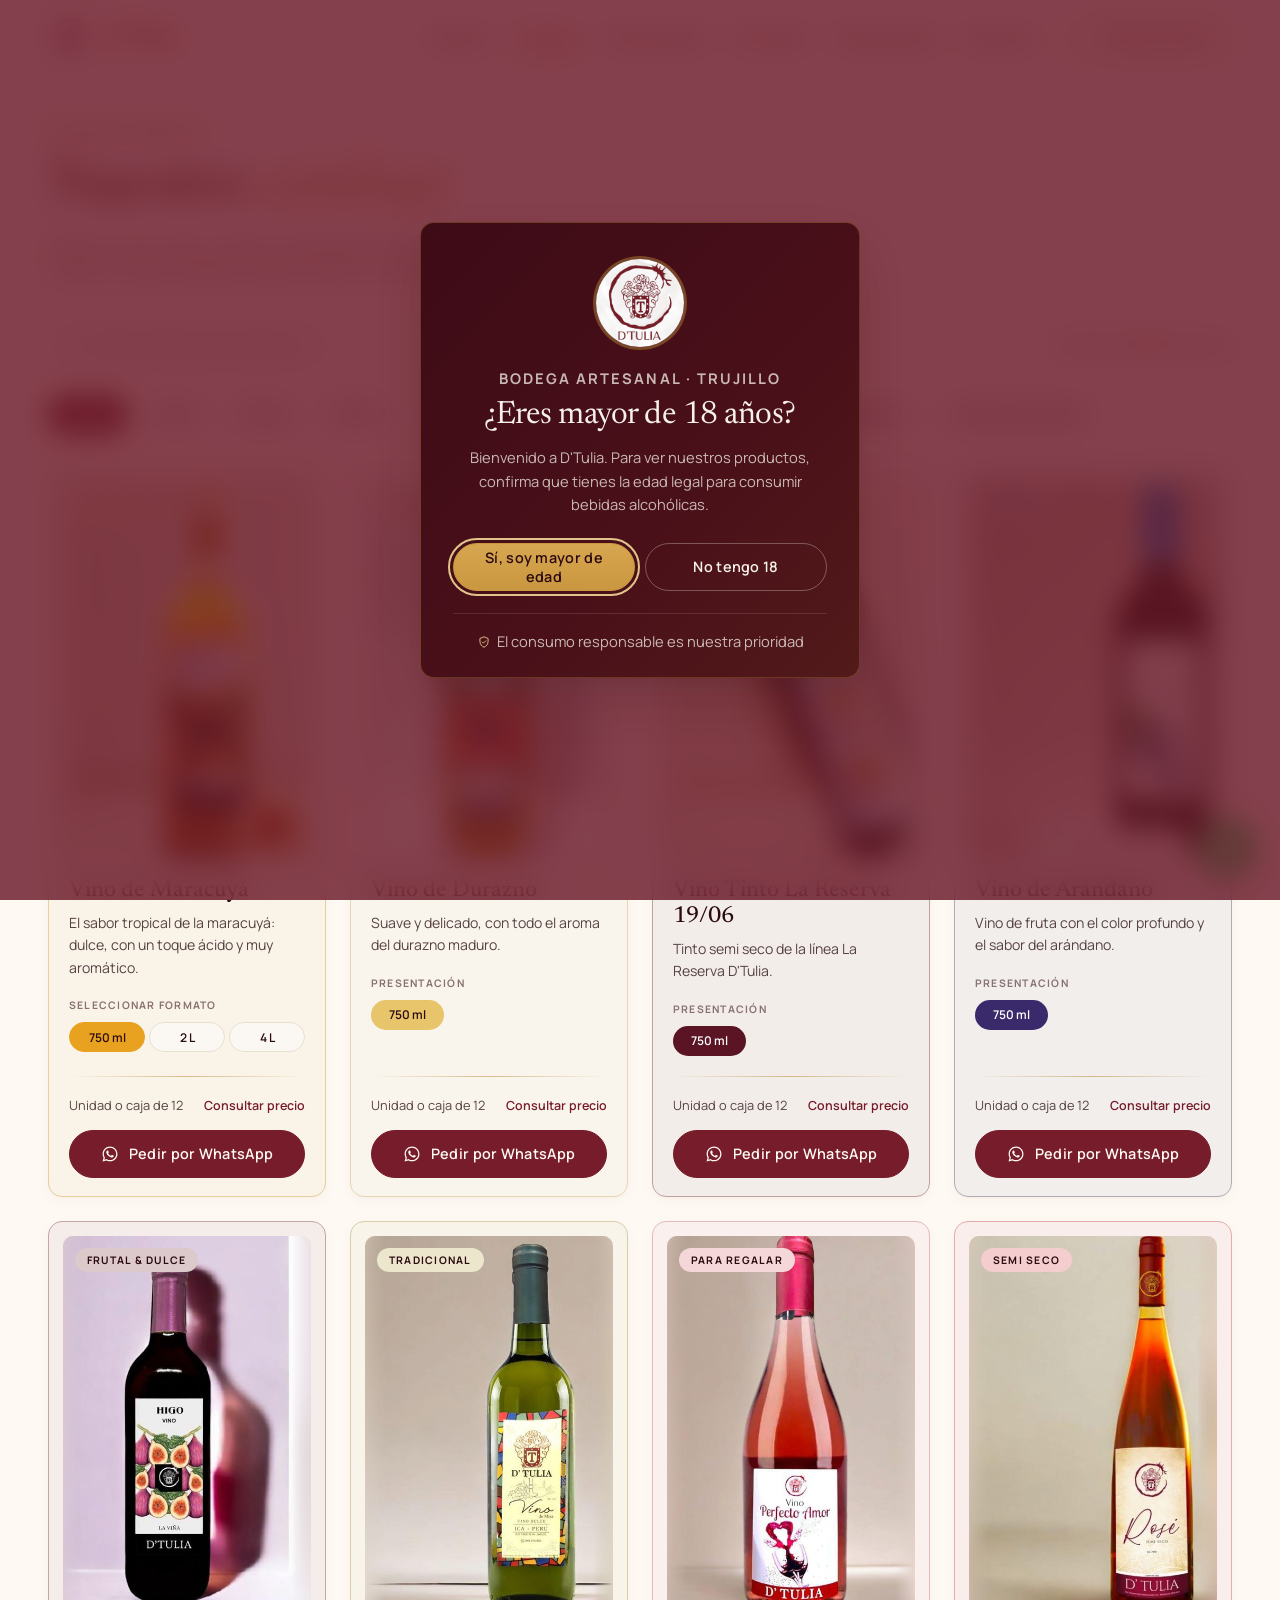
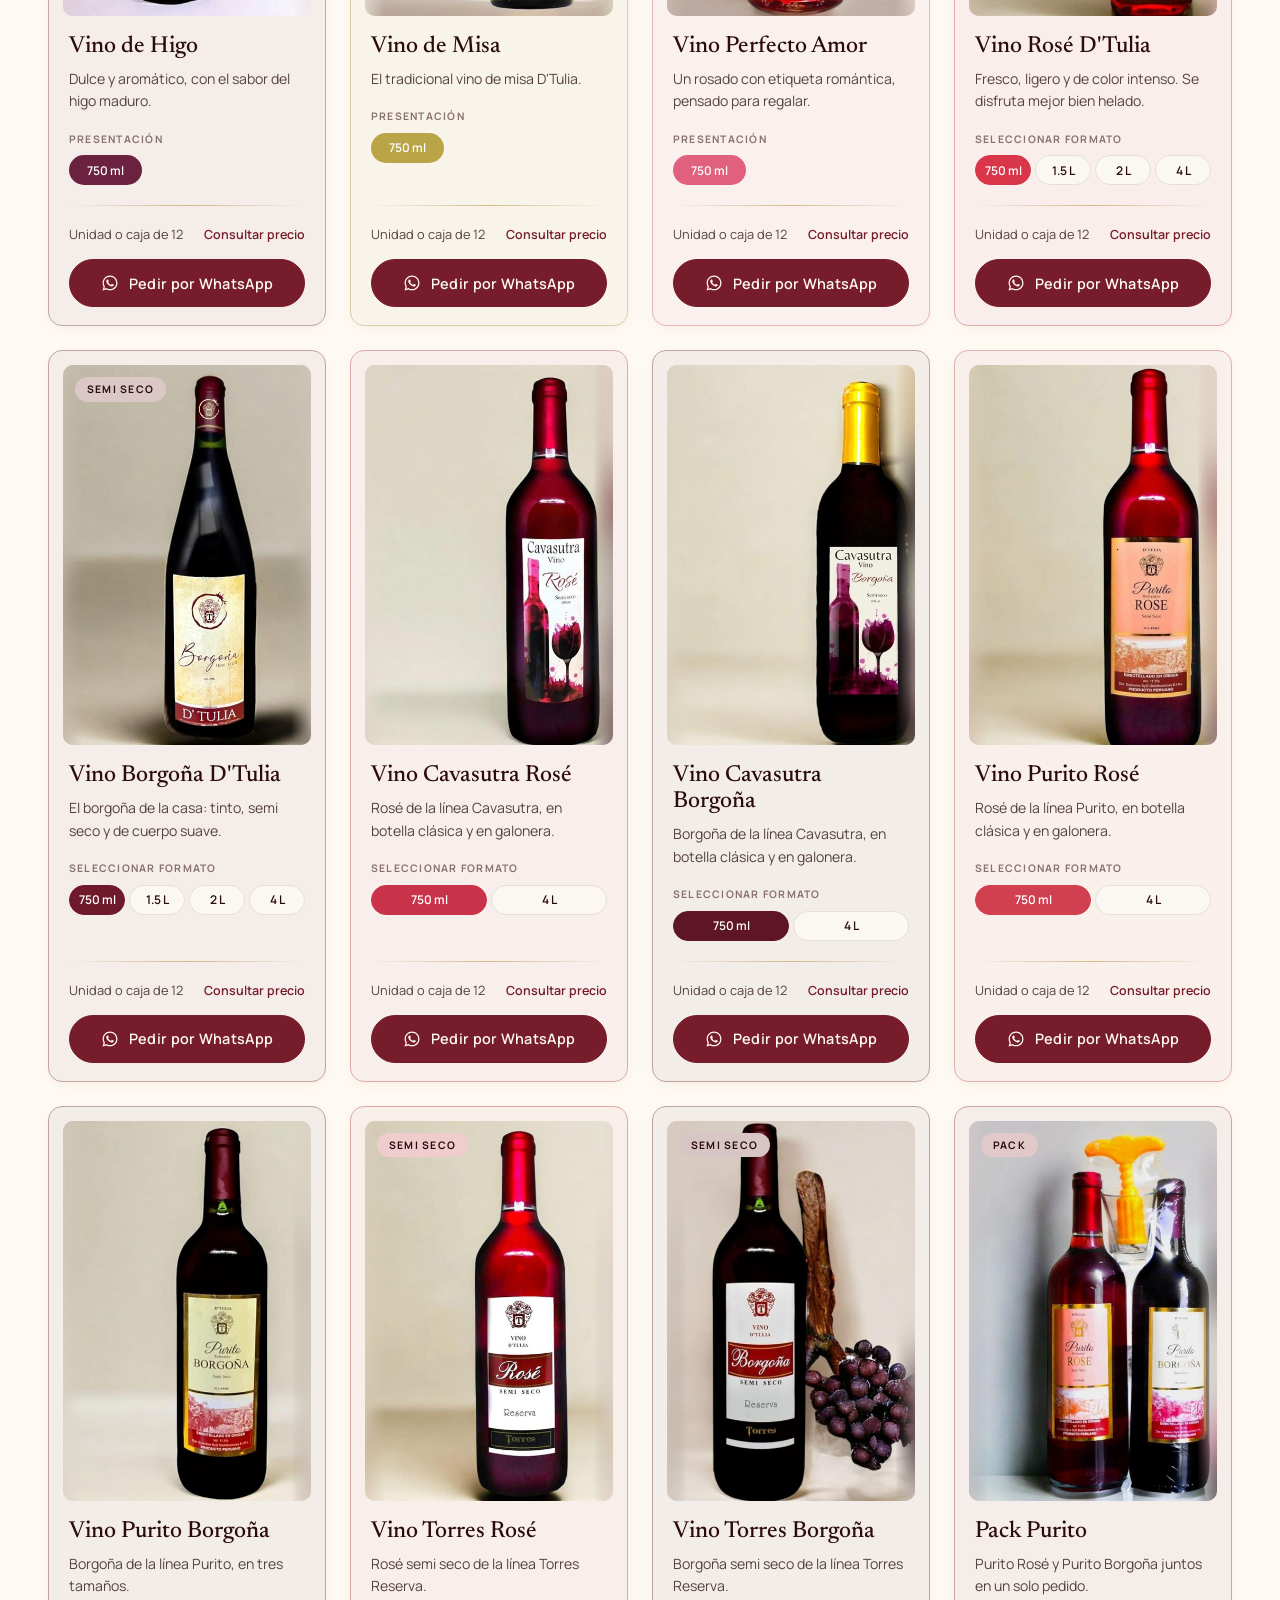
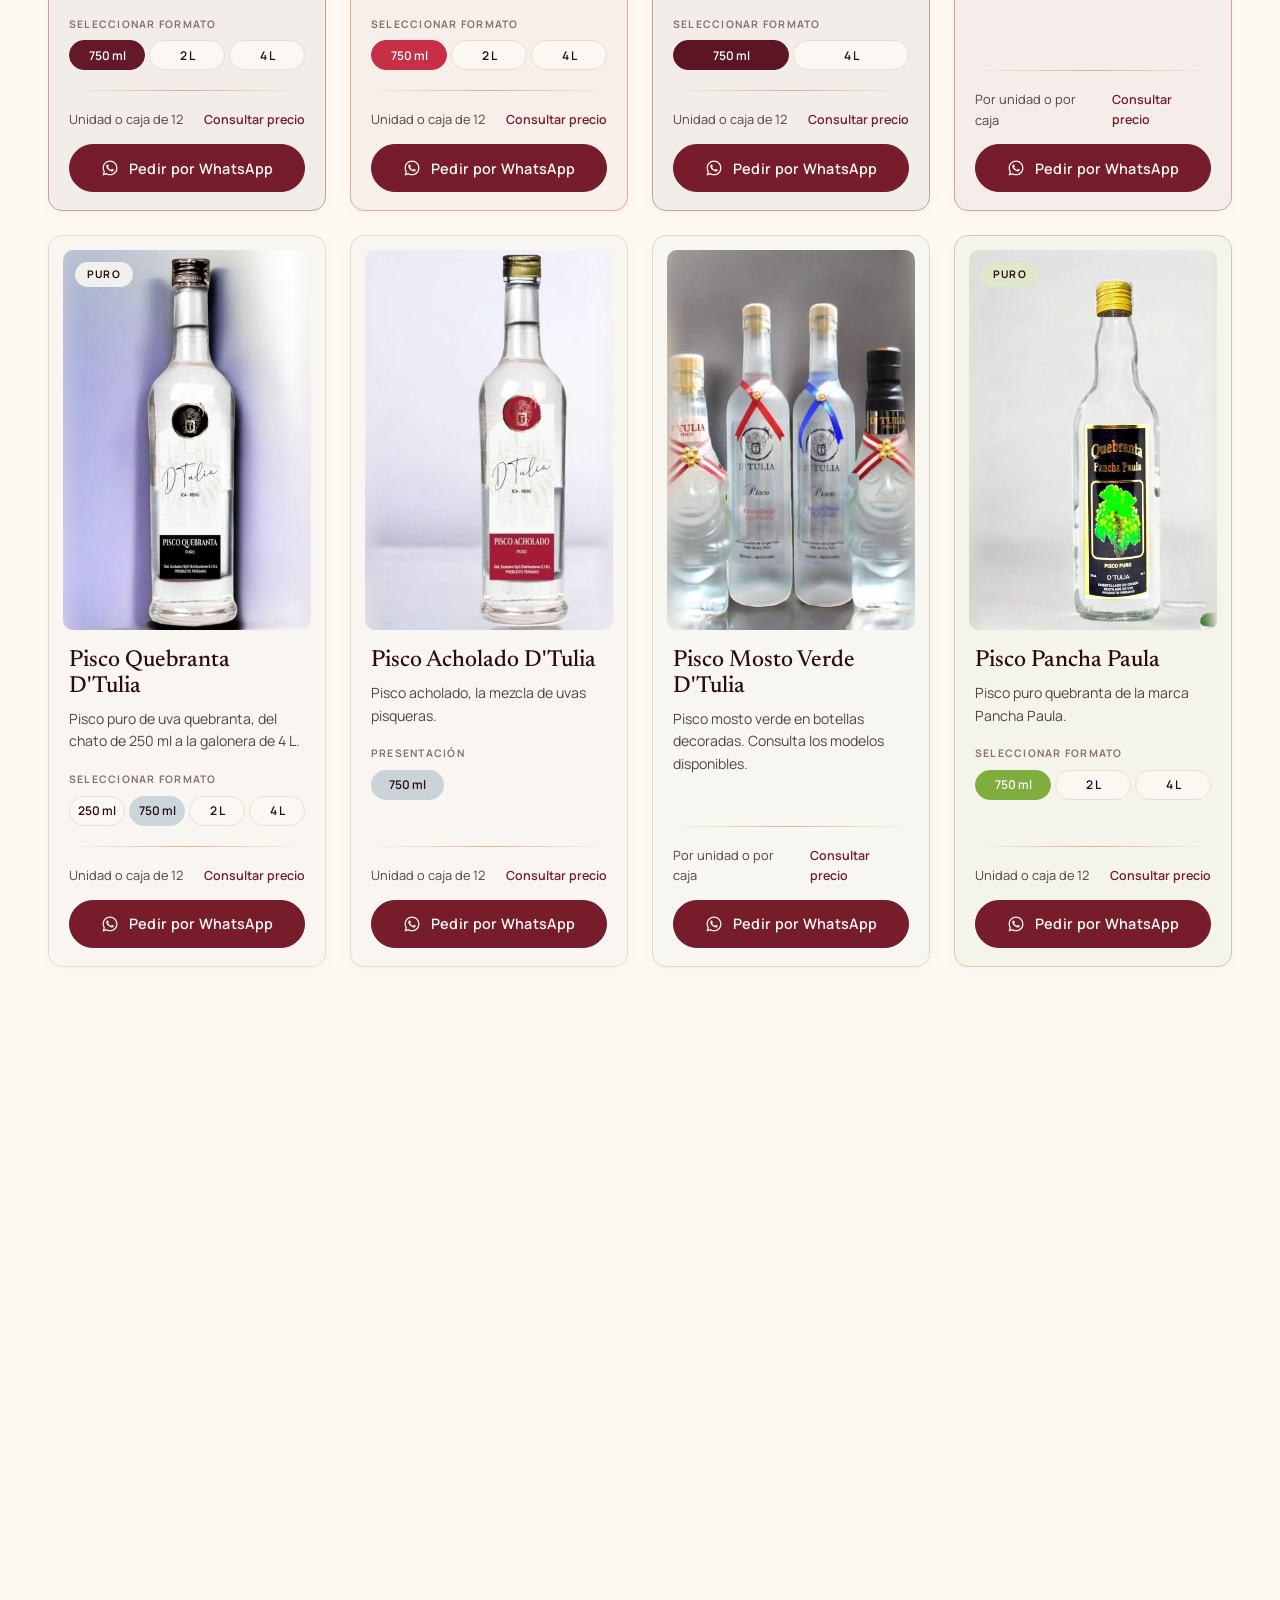
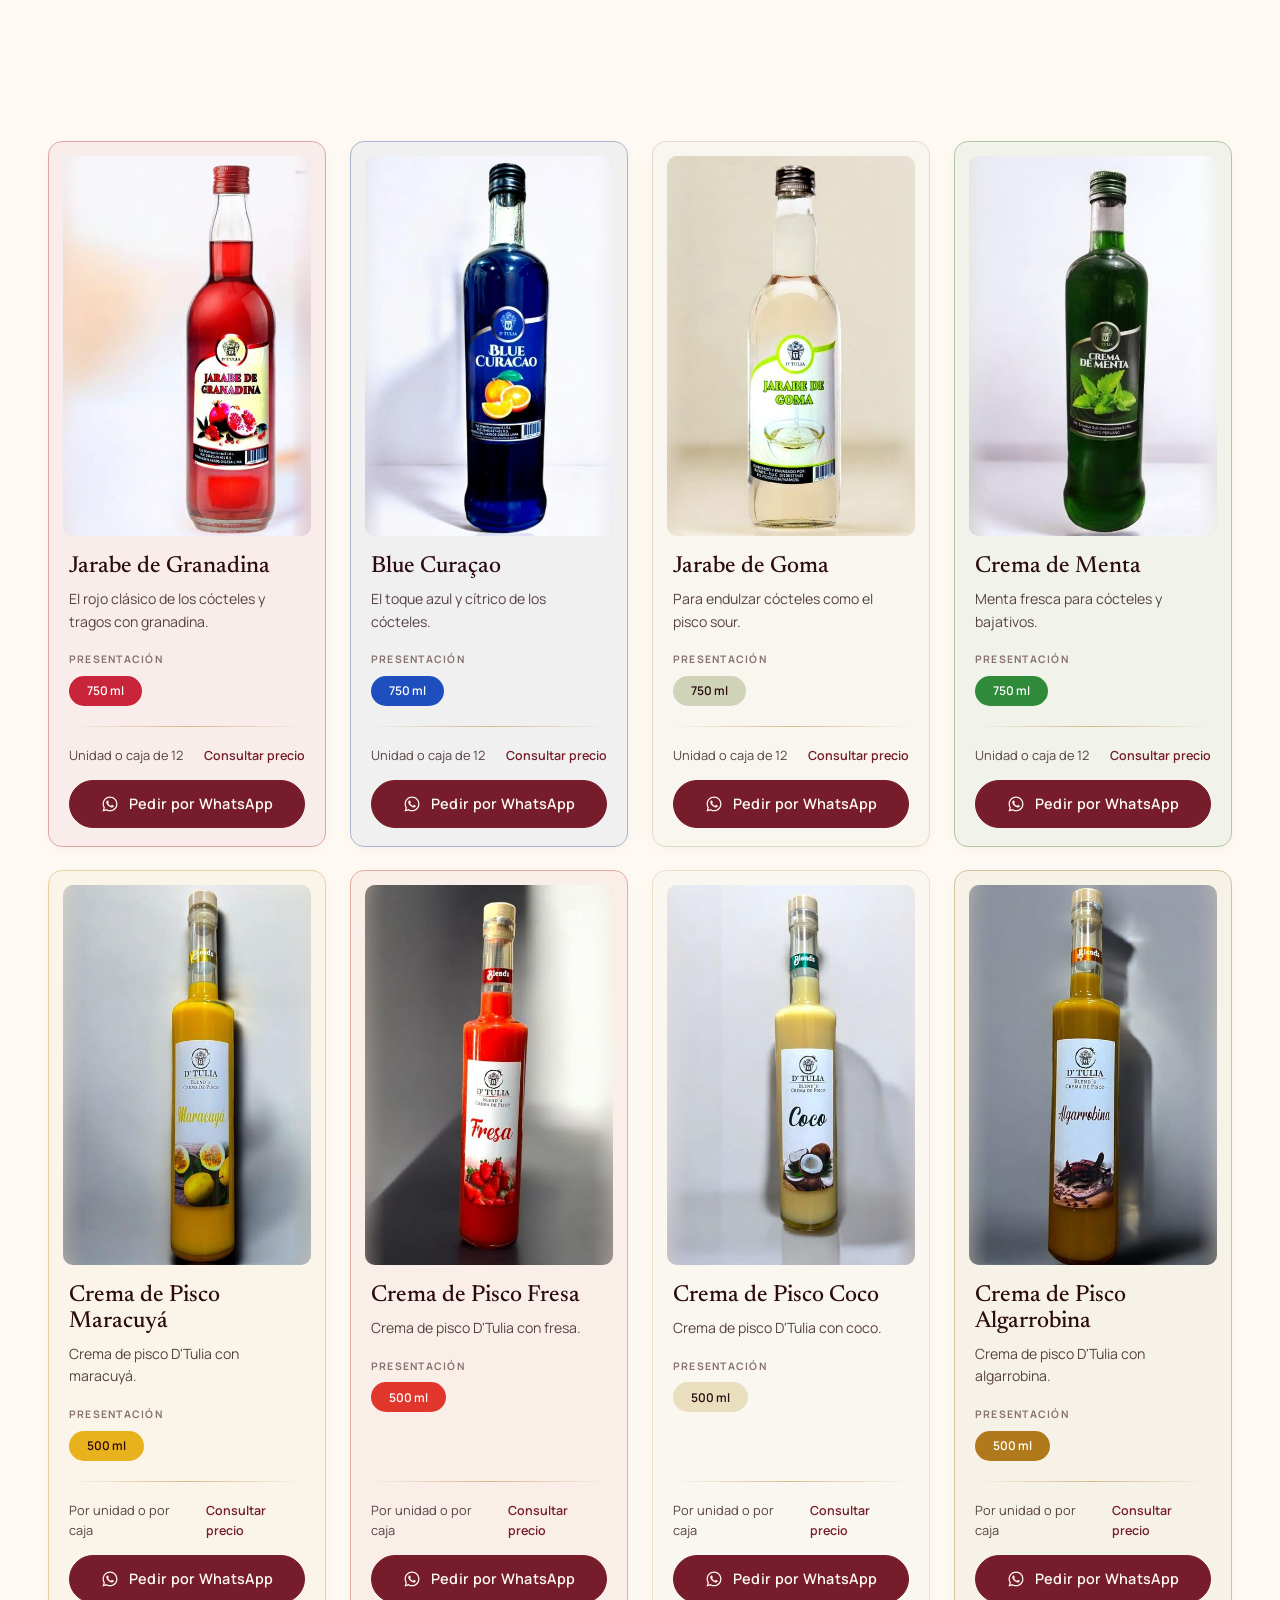
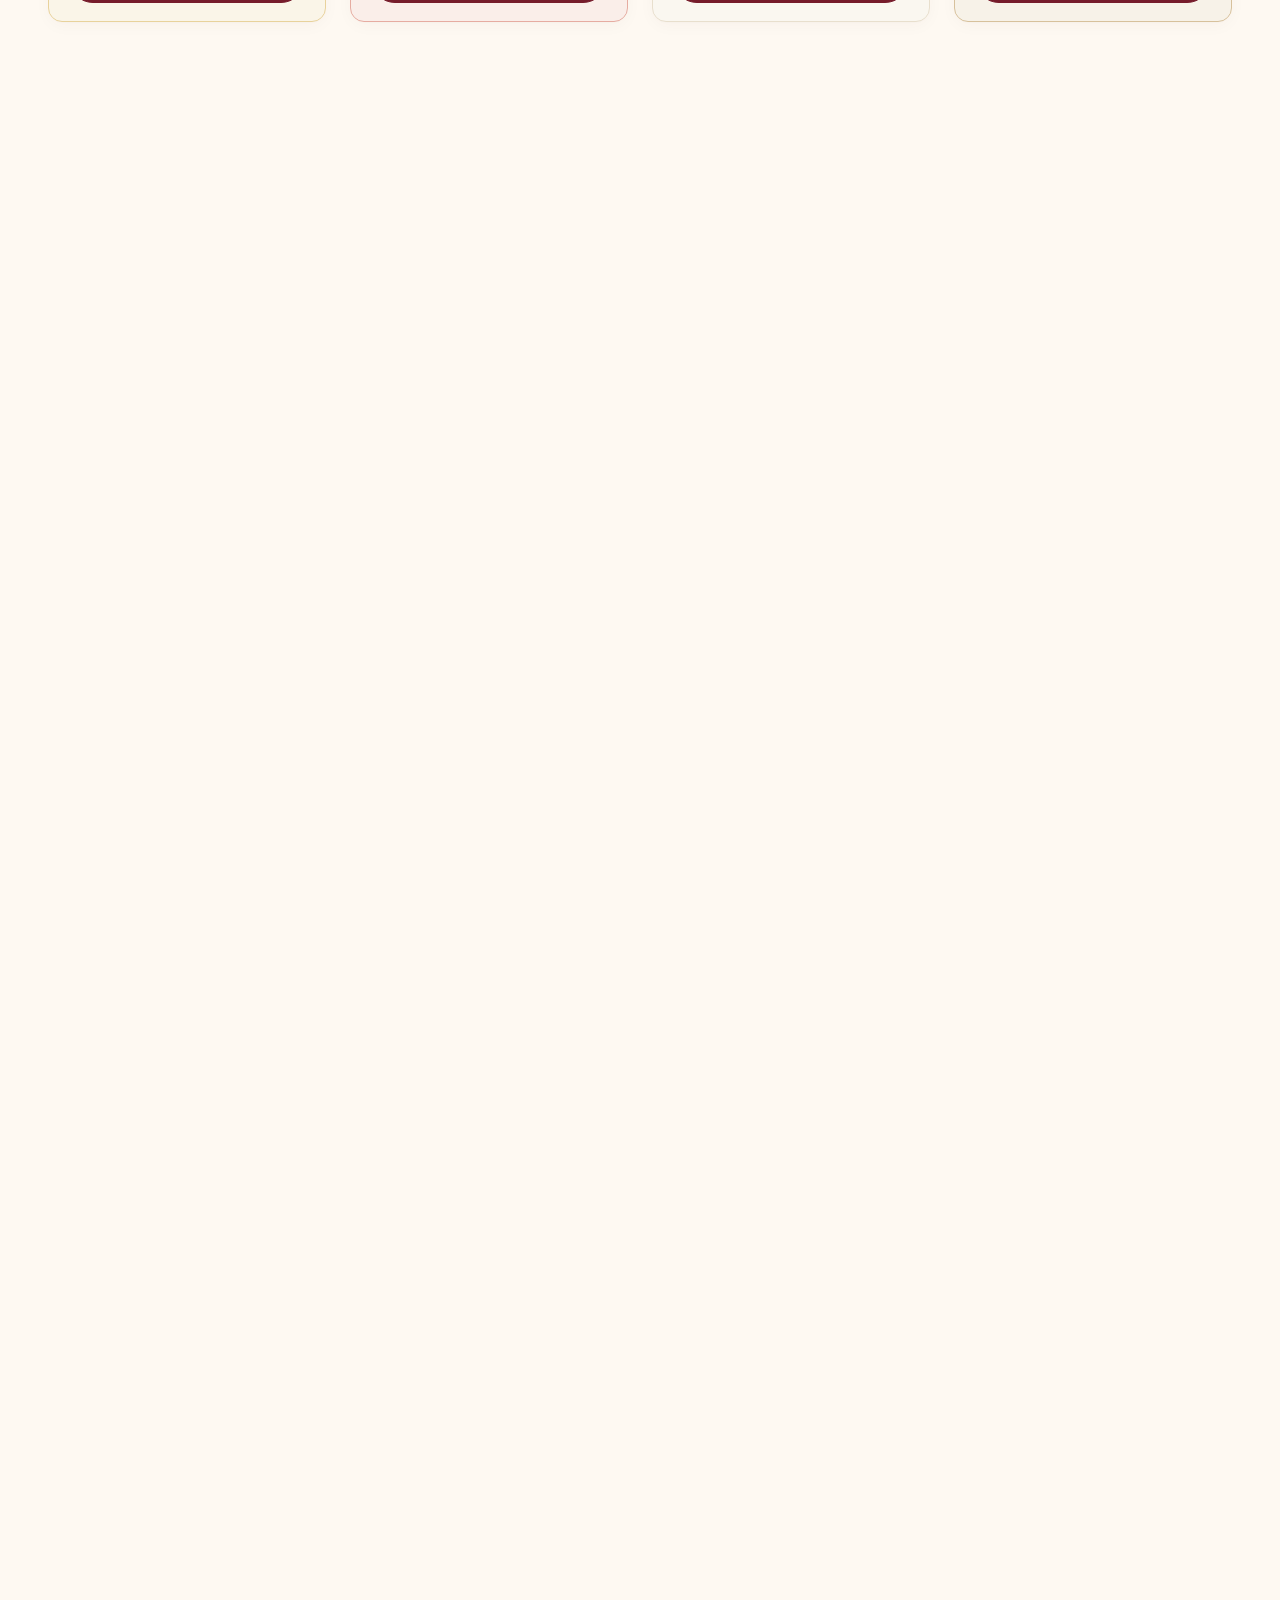
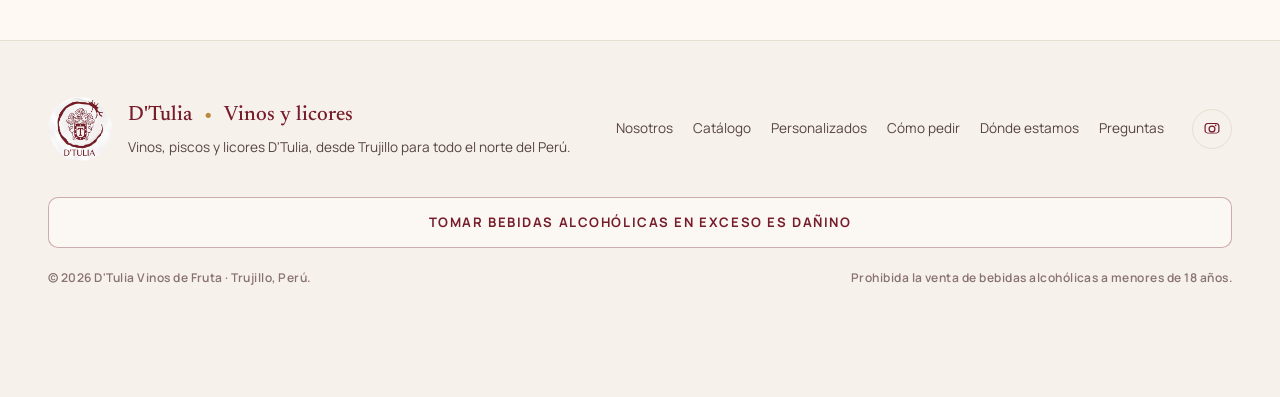
==== commit 7e0c50ca: "Flechas flotantes para deslizar categorías y productos en celular - Flechas que aparecen solo hacia " ====
--- a/catalogo.html
+++ b/catalogo.html
@@ -62,7 +62,8 @@
       </nav>
       <a class="boton boton--fantasma boton--pequeno cabecera__volver" href="index.html">
         <svg class="icono" aria-hidden="true"><use href="#i-izquierda"/></svg>
-        <span><span class="cabecera__volver-largo">Volver al </span>inicio</span>
+        <span class="cabecera__volver-largo">Volver al inicio</span>
+        <span class="cabecera__volver-corto">Inicio</span>
       </a>
       <button class="menu-boton" id="menu-boton" aria-label="Abrir menú" aria-expanded="false" aria-controls="menu">
         <span></span><span></span>
@@ -86,7 +87,11 @@
         </label>
         <p class="contador" id="contador" aria-live="polite"></p>
       </div>
-      <div class="filtros revelar" id="filtros" role="tablist" aria-label="Filtrar por categoría"></div>
+      <div class="deslizable deslizable--filtros">
+        <div class="filtros revelar" id="filtros" role="tablist" aria-label="Filtrar por categoría"></div>
+        <button type="button" class="pista-deslizar pista-deslizar--izq" data-direccion="-1" aria-label="Ver categorías anteriores"><svg class="icono" aria-hidden="true"><use href="#i-izquierda"/></svg></button>
+        <button type="button" class="pista-deslizar pista-deslizar--der" data-direccion="1" aria-label="Ver más categorías"><svg class="icono" aria-hidden="true"><use href="#i-derecha"/></svg></button>
+      </div>
 
       <div class="catalogo" id="catalogo"></div>
       <div class="sin-resultados" id="sin-resultados" hidden>
--- a/css/estilos.css
+++ b/css/estilos.css
@@ -306,6 +306,7 @@
 .cabecera__volver { display: inline-flex; align-items: center; gap: 6px; white-space: nowrap; }
 .cabecera__volver .icono { width: 16px; height: 16px; transition: transform .3s var(--salida); }
 .cabecera__volver:hover .icono { transform: translate3d(-3px, 0, 0); }
+.cabecera__volver-corto { display: none; }
 .menu a[aria-current="page"] { color: var(--vino); }
 .menu a[aria-current="page"]::after { transform: scaleX(1); }
 .cabecera__fila { display: flex; align-items: center; gap: 32px; height: var(--alto-cabecera); }
@@ -536,7 +537,7 @@
 
 /* --- Secciones --- */
 .seccion { padding: 112px 0; }
-.seccion--papel { background: var(--crema); }
+.seccion--papel { --fondo-seccion: var(--crema); background: var(--crema); }
 .seccion--vino { background: var(--vino); color: var(--crema); }
 .seccion--vino .cabeza-centro > p:last-child { color: rgba(246, 241, 234, .75); }
 
@@ -668,6 +669,69 @@
 .filtros:not(.filtros--medidos) button[aria-selected="true"] { background: var(--vino); }
 
 .catalogo { display: grid; grid-template-columns: repeat(4, 1fr); gap: 24px; }
+
+/*
+ * --- Flechas flotantes que invitan a deslizar ---
+ * main.js marca la caja con deslizable--izq / deslizable--der cuando hay más contenido
+ * hacia ese lado; al llegar al final, la flecha de ese lado se va.
+ */
+.deslizable { position: relative; }
+.deslizable--filtros { margin-bottom: 32px; }
+.deslizable--filtros .filtros { margin-bottom: 0; }
+.pista-deslizar {
+  position: absolute;
+  top: 50%;
+  z-index: 3;
+  display: grid;
+  place-items: center;
+  width: 34px;
+  height: 34px;
+  padding: 0;
+  border: 1px solid rgba(184, 137, 59, .6);
+  border-radius: 50%;
+  background: rgba(254, 249, 242, .92);
+  -webkit-backdrop-filter: blur(6px);
+  backdrop-filter: blur(6px);
+  box-shadow: 0 6px 16px -6px rgba(74, 16, 25, .4);
+  color: var(--vino);
+  cursor: pointer;
+  translate: 0 -50%;
+  opacity: 0;
+  visibility: hidden;
+  transition: opacity .3s, visibility .3s, transform .2s var(--salida);
+}
+.pista-deslizar:active { transform: scale(.88); }
+.pista-deslizar .icono { width: 16px; height: 16px; }
+.pista-deslizar--izq { left: 6px; }
+.pista-deslizar--der { right: 6px; }
+.pista-deslizar--izq .icono { animation: empujar-izq 1.4s ease-in-out infinite; }
+.pista-deslizar--der .icono { animation: empujar-der 1.4s ease-in-out infinite; }
+.deslizable--izq > .pista-deslizar--izq,
+.deslizable--der > .pista-deslizar--der { opacity: 1; visibility: visible; }
+@keyframes empujar-izq { 50% { transform: translate3d(-4px, 0, 0); } }
+@keyframes empujar-der { 50% { transform: translate3d(4px, 0, 0); } }
+
+/* En la fila de categorías la orilla se desvanece detrás de la flecha */
+.deslizable--filtros::before,
+.deslizable--filtros::after {
+  content: "";
+  position: absolute;
+  top: 0;
+  bottom: 0;
+  z-index: 2;
+  width: 64px;
+  opacity: 0;
+  pointer-events: none;
+  transition: opacity .3s;
+}
+.deslizable--filtros::before { left: 0; background: linear-gradient(to left, transparent, var(--fondo-seccion, var(--fondo)) 70%); }
+.deslizable--filtros::after { right: 0; background: linear-gradient(to right, transparent, var(--fondo-seccion, var(--fondo)) 70%); }
+.deslizable--izq.deslizable--filtros::before,
+.deslizable--der.deslizable--filtros::after { opacity: 1; }
+
+/* En el carrusel la flecha es más grande y va a la altura de la foto */
+.carrusel > .pista-deslizar { top: 204px; width: 42px; height: 42px; }
+.carrusel > .pista-deslizar .icono { width: 18px; height: 18px; }
 
 /* --- Carrusel de una fila: se desliza con el dedo de forma nativa (scroll + snap) --- */
 .carrusel { position: relative; }
@@ -1261,21 +1325,27 @@
   .carrusel__flechas { display: none; }
   .cabeza-catalogo .boton { width: 100%; }
   /* Las categorías van en una sola fila que se desliza con el dedo, de borde a borde */
+  .deslizable--filtros { margin-inline: calc(-1 * var(--gutter)); }
   .filtros {
     flex-wrap: nowrap;
     overflow-x: auto;
-    margin-inline: calc(-1 * var(--gutter));
     padding: 2px var(--gutter);
     scrollbar-width: none;
   }
   .filtros::-webkit-scrollbar { display: none; }
   .filtros button { flex: none; }
-  .cabecera__volver .cabecera__volver-largo { display: none; }
+  .cabecera__volver-largo { display: none; }
+  .cabecera__volver-corto { display: inline; }
   .presentaciones { grid-template-columns: repeat(2, 1fr); gap: 12px; }
   .aviso-edad__botones { grid-template-columns: 1fr; }
   .mayoristas { padding: 24px; }
   .mayoristas .boton { width: 100%; }
   .whatsapp-flotante__globo { display: none; }
+}
+
+/* En pantallas grandes el carrusel ya tiene sus flechas debajo */
+@media (min-width: 761px) {
+  .carrusel > .pista-deslizar { display: none; }
 }
 
 /* Menú desplegable cuando los enlaces ya no caben en una línea */
